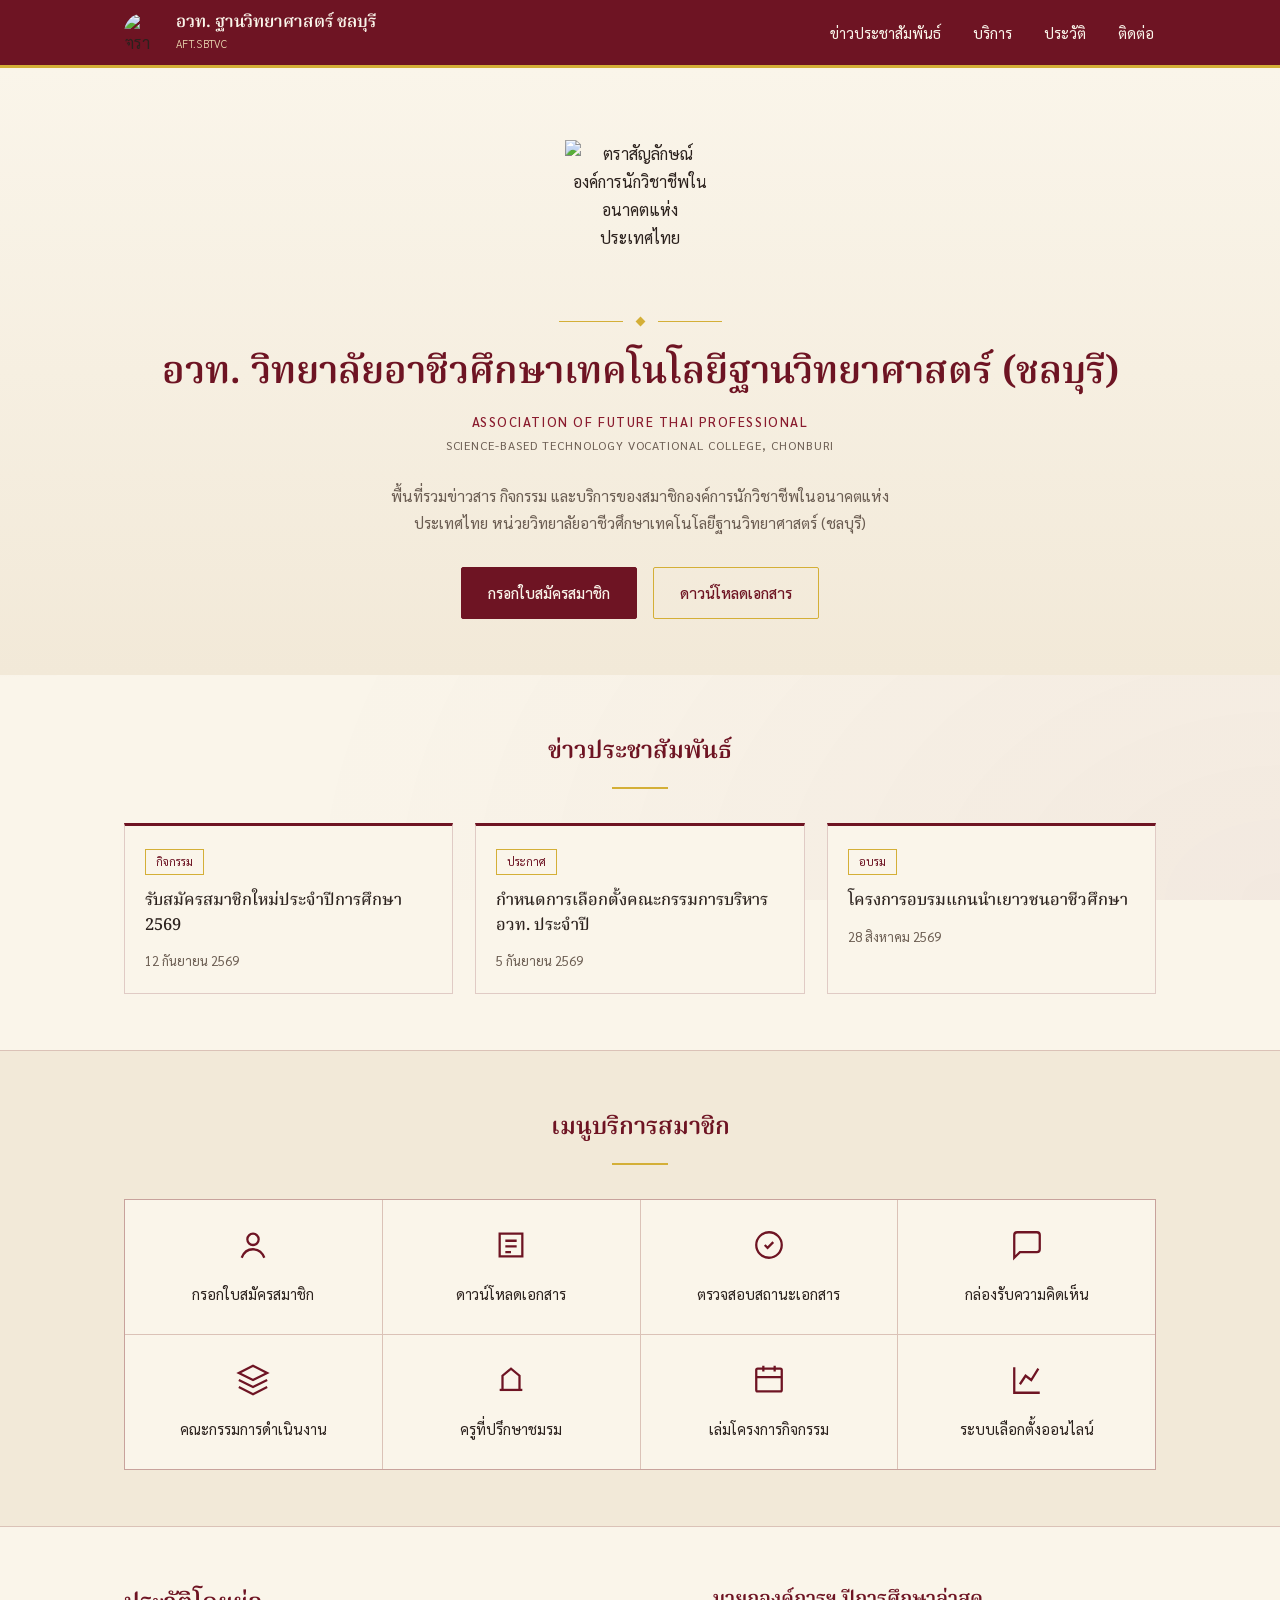
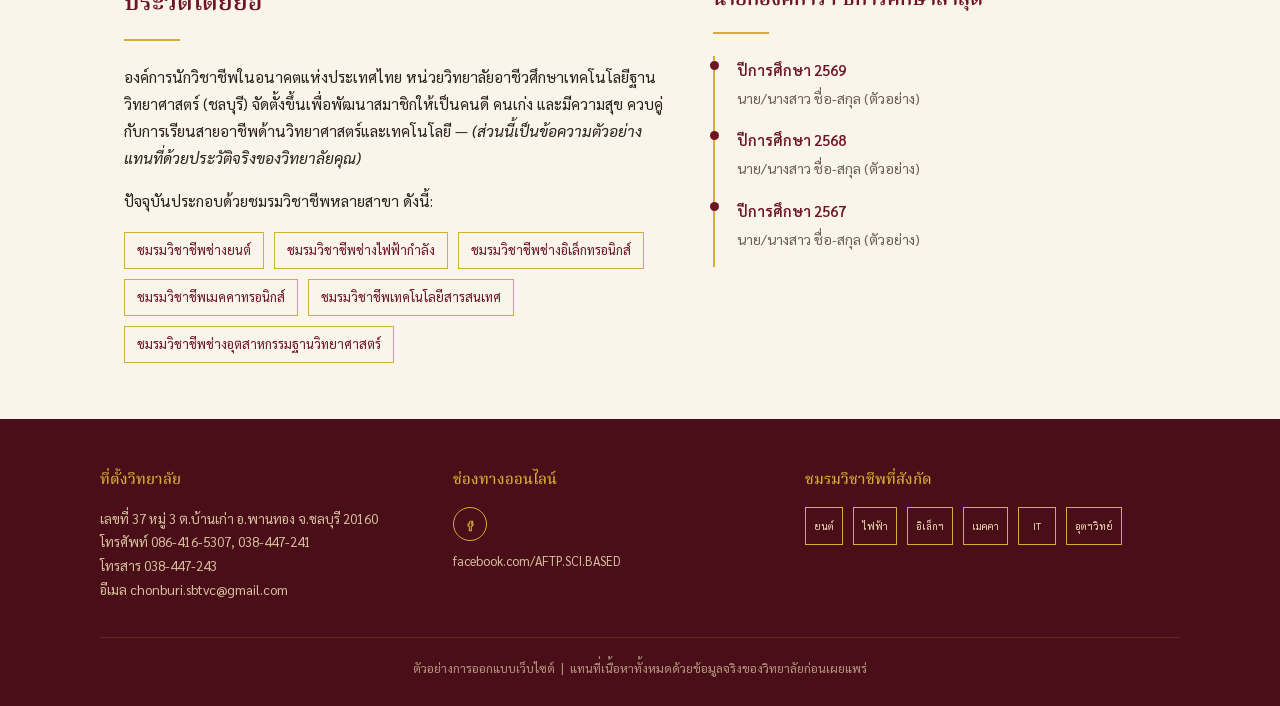
==== index.html @ eaaa9fab "Rename index (2).html to index.html" ====
<!DOCTYPE html>
<html lang="th">
<head>
<meta charset="UTF-8">
<meta name="viewport" content="width=device-width, initial-scale=1.0">
<title>อวท. วิทยาลัยอาชีวศึกษาเทคโนโลยีฐานวิทยาศาสตร์ (ชลบุรี)</title>
<link rel="preconnect" href="https://fonts.googleapis.com">
<link rel="preconnect" href="https://fonts.gstatic.com" crossorigin>
<link href="https://fonts.googleapis.com/css2?family=Noto+Serif+Thai:wght@400;500;600;700&family=Sarabun:wght@300;400;500;600;700&display=swap" rel="stylesheet">
<style>
  :root{
    --maroon-deep:#6E1423;
    --maroon-light:#8A1B2E;
    --maroon-ink:#4A0E18;
    --gold:#C6A15B;
    --gold-bright:#D4AF37;
    --gold-pale:#EFDFB6;
    --ivory:#FAF5EA;
    --ivory-deep:#F2E9D8;
    --ink:#2B211D;
    --ink-soft:#6B5D52;
    --hairline: rgba(110,20,35,0.18);
    --radius-doc: 2px;
  }

  *{box-sizing:border-box;}
  html{scroll-behavior:smooth;}
  body{
    margin:0;
    background:var(--ivory);
    color:var(--ink);
    font-family:'Sarabun', sans-serif;
    font-weight:400;
    line-height:1.75;
  }
  h1,h2,h3,h4{
    font-family:'Noto Serif Thai', serif;
    margin:0;
    color:var(--maroon-deep);
  }
  a{color:inherit; text-decoration:none;}
  img{max-width:100%; display:block;}
  .wrap{max-width:1080px; margin:0 auto; padding:0 24px;}

  /* subtle paper texture via layered radial gradients */
  body::before{
    content:"";
    position:fixed; inset:0;
    background:
      radial-gradient(ellipse at top left, rgba(198,161,91,0.06), transparent 55%),
      radial-gradient(ellipse at bottom right, rgba(110,20,35,0.05), transparent 55%);
    pointer-events:none;
    z-index:0;
  }

  /* ---------- Header ---------- */
  header{
    position:sticky; top:0; z-index:50;
    background:var(--maroon-deep);
    border-bottom:3px solid var(--gold-bright);
  }
  .nav-row{
    display:flex; align-items:center; justify-content:space-between;
    padding:12px 24px;
    max-width:1080px; margin:0 auto;
  }
  .brand{display:flex; align-items:center; gap:12px;}
  .brand svg{width:40px; height:40px; flex-shrink:0;}
  .brand-text{color:var(--ivory);}
  .brand-text .th{font-family:'Noto Serif Thai', serif; font-size:17px; font-weight:600; line-height:1.3;}
  .brand-text .en{font-size:11px; letter-spacing:.03em; color:var(--gold-pale); font-weight:300;}

  nav ul{list-style:none; display:flex; gap:28px; margin:0; padding:0;}
  nav a{
    color:var(--ivory); font-size:15px; font-weight:400;
    padding:6px 2px; position:relative;
  }
  nav a::after{
    content:""; position:absolute; left:0; right:0; bottom:-2px; height:2px;
    background:var(--gold-bright); transform:scaleX(0); transform-origin:left;
    transition:transform .25s ease;
  }
  nav a:hover::after{transform:scaleX(1);}
  .nav-toggle{display:none;}

  /* ---------- Hero ---------- */
  .hero{
    position:relative; z-index:1;
    text-align:center;
    padding:72px 24px 56px;
    background:
      linear-gradient(180deg, var(--ivory) 0%, var(--ivory-deep) 100%);
  }
  .seal{width:150px; height:150px; margin:0 auto 28px;}
  .hero .eyebrow-rule{
    display:flex; align-items:center; justify-content:center; gap:14px;
    margin-bottom:22px; color:var(--gold-bright);
  }
  .eyebrow-rule .line{width:64px; height:1px; background:var(--gold-bright);}
  .eyebrow-rule .diamond{width:7px; height:7px; background:var(--gold-bright); transform:rotate(45deg);}

  .hero h1{font-size:clamp(26px, 4vw, 38px); font-weight:600; line-height:1.4;}
  .hero .org-en{
    margin-top:10px; font-size:13px; letter-spacing:.12em; color:var(--maroon-light);
    font-weight:500;
  }
  .hero .college-en{
    margin-top:2px; font-size:12px; letter-spacing:.08em; color:var(--ink-soft);
  }
  .hero .tagline{
    max-width:520px; margin:26px auto 0; color:var(--ink-soft); font-size:15.5px;
  }
  .hero .cta-row{margin-top:30px; display:flex; gap:16px; justify-content:center; flex-wrap:wrap;}
  .btn{
    display:inline-block; padding:12px 26px; font-size:15px; font-weight:500;
    border-radius:var(--radius-doc); transition:all .2s ease;
  }
  .btn-primary{background:var(--maroon-deep); color:var(--ivory); border:1px solid var(--maroon-deep);}
  .btn-primary:hover{background:var(--maroon-light);}
  .btn-ghost{border:1px solid var(--gold-bright); color:var(--maroon-deep);}
  .btn-ghost:hover{background:var(--gold-pale);}

  /* ---------- Section shell ---------- */
  section{position:relative; z-index:1; padding:56px 24px;}
  .section-head{margin-bottom:34px; text-align:center;}
  .section-head h2{font-size:24px; font-weight:600;}
  .section-head .rule{
    width:56px; height:2px; background:var(--gold-bright); margin:14px auto 0;
  }
  .section-alt{background:var(--ivory-deep); border-top:1px solid var(--hairline); border-bottom:1px solid var(--hairline);}

  /* ---------- News carousel (static preview) ---------- */
  .news-row{
    display:grid; grid-template-columns:repeat(3, 1fr); gap:22px;
  }
  .news-card{
    background:var(--ivory);
    border:1px solid var(--hairline);
    border-top:3px solid var(--maroon-deep);
    padding:20px;
  }
  .news-card .tag{
    display:inline-block; font-size:11.5px; color:var(--maroon-deep);
    border:1px solid var(--gold-bright); padding:2px 10px; margin-bottom:14px;
  }
  .news-card h4{font-size:16.5px; font-weight:500; line-height:1.5; color:var(--ink);}
  .news-card .date{margin-top:12px; font-size:13px; color:var(--ink-soft);}

  /* ---------- Service menu ---------- */
  .menu-grid{
    display:grid; grid-template-columns:repeat(4, 1fr); gap:1px;
    background:var(--hairline);
    border:1px solid var(--hairline);
  }
  .menu-item{
    background:var(--ivory);
    padding:28px 18px;
    text-align:center;
    transition:background .2s ease;
  }
  .menu-item:hover{background:var(--ivory-deep);}
  .menu-item svg{width:34px; height:34px; margin:0 auto 14px; color:var(--maroon-deep);}
  .menu-item span{font-size:14.5px; color:var(--ink); display:block; line-height:1.5;}

  /* ---------- History ---------- */
  .history-grid{
    display:grid; grid-template-columns:1.1fr .9fr; gap:48px; align-items:start;
  }
  .history-grid p{max-width:62ch; color:var(--ink); font-size:15.5px;}
  .clubs{display:flex; flex-wrap:wrap; gap:10px; margin-top:18px;}
  .clubs span{
    font-size:13px; padding:6px 12px; border:1px solid var(--gold-bright);
    color:var(--maroon-deep); background:var(--ivory);
  }
  .timeline{border-left:2px solid var(--gold-bright); padding-left:22px;}
  .timeline .yr{position:relative; padding-bottom:16px;}
  .timeline .yr::before{
    content:""; position:absolute; left:-27px; top:5px; width:9px; height:9px;
    background:var(--maroon-deep); border-radius:50%;
  }
  .timeline .yr b{color:var(--maroon-deep); font-weight:600; font-size:14.5px;}
  .timeline .yr div{font-size:14px; color:var(--ink-soft); margin-top:2px;}

  /* ---------- Footer ---------- */
  footer{
    background:var(--maroon-ink); color:var(--gold-pale);
    padding:48px 24px 26px;
    position:relative; z-index:1;
  }
  .footer-grid{
    display:grid; grid-template-columns:1fr 1fr 1.2fr; gap:40px;
    max-width:1080px; margin:0 auto;
  }
  footer h4{color:var(--gold-bright); font-size:15px; margin-bottom:14px; font-weight:500;}
  footer p{font-size:13.5px; color:var(--gold-pale); opacity:.85; margin:0;}
  .social-icons{display:flex; gap:14px; margin-top:6px;}
  .social-icons a{
    width:34px; height:34px; border:1px solid var(--gold-bright); border-radius:50%;
    display:flex; align-items:center; justify-content:center;
  }
  .social-icons svg{width:16px; height:16px;}
  .club-icons{display:flex; flex-wrap:wrap; gap:10px;}
  .club-icons a{
    min-width:38px; height:38px; border:1px solid var(--gold-bright);
    display:flex; align-items:center; justify-content:center; font-size:10px;
    padding:0 8px; white-space:nowrap;
  }
  .footer-bottom{
    max-width:1080px; margin:36px auto 0; padding-top:20px;
    border-top:1px solid rgba(212,175,55,0.25);
    font-size:12.5px; color:var(--gold-pale); opacity:.65; text-align:center;
  }

  /* ---------- Responsive ---------- */
  @media (max-width:860px){
    nav{display:none;}
    .news-row{grid-template-columns:1fr;}
    .menu-grid{grid-template-columns:repeat(2, 1fr);}
    .history-grid{grid-template-columns:1fr; gap:32px;}
    .footer-grid{grid-template-columns:1fr; gap:28px;}
  }

  :focus-visible{outline:2px solid var(--gold-bright); outline-offset:2px;}
</style>
</head>
<body>

<header>
  <div class="nav-row">
    <div class="brand">
      <img src="assets/aft_seal.png" alt="ตราสัญลักษณ์ อวท." style="width:40px;height:40px;border-radius:50%;flex-shrink:0;">
      <div class="brand-text">
        <div class="th">อวท. ฐานวิทยาศาสตร์ ชลบุรี</div>
        <div class="en">AFT.SBTVC</div>
      </div>
    </div>
    <nav>
      <ul>
        <li><a href="#news">ข่าวประชาสัมพันธ์</a></li>
        <li><a href="#services">บริการ</a></li>
        <li><a href="#history">ประวัติ</a></li>
        <li><a href="#footer">ติดต่อ</a></li>
      </ul>
    </nav>
  </div>
</header>

<section class="hero">
  <div class="wrap">
    <img class="seal" src="assets/aft_seal.png" alt="ตราสัญลักษณ์องค์การนักวิชาชีพในอนาคตแห่งประเทศไทย">

    <div class="eyebrow-rule"><span class="line"></span><span class="diamond"></span><span class="line"></span></div>

    <h1>อวท. วิทยาลัยอาชีวศึกษาเทคโนโลยีฐานวิทยาศาสตร์ (ชลบุรี)</h1>
    <div class="org-en">ASSOCIATION OF FUTURE THAI PROFESSIONAL</div>
    <div class="college-en">SCIENCE-BASED TECHNOLOGY VOCATIONAL COLLEGE, CHONBURI</div>

    <p class="tagline">พื้นที่รวมข่าวสาร กิจกรรม และบริการของสมาชิกองค์การนักวิชาชีพในอนาคตแห่งประเทศไทย หน่วยวิทยาลัยอาชีวศึกษาเทคโนโลยีฐานวิทยาศาสตร์ (ชลบุรี)</p>

    <div class="cta-row">
      <a href="#" class="btn btn-primary">กรอกใบสมัครสมาชิก</a>
      <a href="#" class="btn btn-ghost">ดาวน์โหลดเอกสาร</a>
    </div>
  </div>
</section>

<section id="news">
  <div class="wrap">
    <div class="section-head">
      <h2>ข่าวประชาสัมพันธ์</h2>
      <div class="rule"></div>
    </div>
    <div class="news-row">
      <div class="news-card">
        <span class="tag">กิจกรรม</span>
        <h4>รับสมัครสมาชิกใหม่ประจำปีการศึกษา 2569</h4>
        <div class="date">12 กันยายน 2569</div>
      </div>
      <div class="news-card">
        <span class="tag">ประกาศ</span>
        <h4>กำหนดการเลือกตั้งคณะกรรมการบริหาร อวท. ประจำปี</h4>
        <div class="date">5 กันยายน 2569</div>
      </div>
      <div class="news-card">
        <span class="tag">อบรม</span>
        <h4>โครงการอบรมแกนนำเยาวชนอาชีวศึกษา</h4>
        <div class="date">28 สิงหาคม 2569</div>
      </div>
    </div>
  </div>
</section>

<section id="services" class="section-alt">
  <div class="wrap">
    <div class="section-head">
      <h2>เมนูบริการสมาชิก</h2>
      <div class="rule"></div>
    </div>
    <div class="menu-grid">
      <a class="menu-item" href="#">
        <svg viewBox="0 0 24 24" fill="none" stroke="currentColor" stroke-width="1.6"><path d="M12 12a4 4 0 1 0 0-8 4 4 0 0 0 0 8Z"/><path d="M4 21c1.5-4 4.5-6 8-6s6.5 2 8 6"/></svg>
        <span>กรอกใบสมัครสมาชิก</span>
      </a>
      <a class="menu-item" href="#">
        <svg viewBox="0 0 24 24" fill="none" stroke="currentColor" stroke-width="1.6"><path d="M4 4h16v16H4z"/><path d="M8 9h8M8 13h8M8 17h4"/></svg>
        <span>ดาวน์โหลดเอกสาร</span>
      </a>
      <a class="menu-item" href="#">
        <svg viewBox="0 0 24 24" fill="none" stroke="currentColor" stroke-width="1.6"><path d="M9 12l2 2 4-4"/><circle cx="12" cy="12" r="9"/></svg>
        <span>ตรวจสอบสถานะเอกสาร</span>
      </a>
      <a class="menu-item" href="#">
        <svg viewBox="0 0 24 24" fill="none" stroke="currentColor" stroke-width="1.6"><path d="M21 15a2 2 0 0 1-2 2H7l-4 4V5a2 2 0 0 1 2-2h14a2 2 0 0 1 2 2Z"/></svg>
        <span>กล่องรับความคิดเห็น</span>
      </a>
      <a class="menu-item" href="#">
        <svg viewBox="0 0 24 24" fill="none" stroke="currentColor" stroke-width="1.6"><path d="M12 2 2 7l10 5 10-5-10-5Z"/><path d="M2 17l10 5 10-5M2 12l10 5 10-5"/></svg>
        <span>คณะกรรมการดำเนินงาน</span>
      </a>
      <a class="menu-item" href="#">
        <svg viewBox="0 0 24 24" fill="none" stroke="currentColor" stroke-width="1.6"><path d="M4 19h16"/><path d="M6 19V9l6-5 6 5v10"/></svg>
        <span>ครูที่ปรึกษาชมรม</span>
      </a>
      <a class="menu-item" href="#">
        <svg viewBox="0 0 24 24" fill="none" stroke="currentColor" stroke-width="1.6"><rect x="3" y="4" width="18" height="16" rx="1"/><path d="M8 2v4M16 2v4M3 10h18"/></svg>
        <span>เล่มโครงการกิจกรรม</span>
      </a>
      <a class="menu-item" href="#">
        <svg viewBox="0 0 24 24" fill="none" stroke="currentColor" stroke-width="1.6"><path d="M3 3v18h18"/><path d="M7 15l4-6 4 3 5-8"/></svg>
        <span>ระบบเลือกตั้งออนไลน์</span>
      </a>
    </div>
  </div>
</section>

<section id="history">
  <div class="wrap history-grid">
    <div>
      <div class="section-head" style="text-align:left; margin-bottom:22px;">
        <h2>ประวัติโดยย่อ</h2>
        <div class="rule" style="margin-left:0;"></div>
      </div>
      <p>องค์การนักวิชาชีพในอนาคตแห่งประเทศไทย หน่วยวิทยาลัยอาชีวศึกษาเทคโนโลยีฐานวิทยาศาสตร์ (ชลบุรี) จัดตั้งขึ้นเพื่อพัฒนาสมาชิกให้เป็นคนดี คนเก่ง และมีความสุข ควบคู่กับการเรียนสายอาชีพด้านวิทยาศาสตร์และเทคโนโลยี &mdash; <em>(ส่วนนี้เป็นข้อความตัวอย่าง แทนที่ด้วยประวัติจริงของวิทยาลัยคุณ)</em></p>
      <p style="margin-top:16px;">ปัจจุบันประกอบด้วยชมรมวิชาชีพหลายสาขา ดังนี้:</p>
      <div class="clubs">
        <span>ชมรมวิชาชีพช่างยนต์</span>
        <span>ชมรมวิชาชีพช่างไฟฟ้ากำลัง</span>
        <span>ชมรมวิชาชีพช่างอิเล็กทรอนิกส์</span>
        <span>ชมรมวิชาชีพเมคคาทรอนิกส์</span>
        <span>ชมรมวิชาชีพเทคโนโลยีสารสนเทศ</span>
        <span>ชมรมวิชาชีพช่างอุตสาหกรรมฐานวิทยาศาสตร์</span>
      </div>
    </div>
    <div>
      <div class="section-head" style="text-align:left; margin-bottom:22px;">
        <h2 style="font-size:20px;">นายกองค์การฯ ปีการศึกษาล่าสุด</h2>
        <div class="rule" style="margin-left:0;"></div>
      </div>
      <div class="timeline">
        <div class="yr"><b>ปีการศึกษา 2569</b><div>นาย/นางสาว ชื่อ-สกุล (ตัวอย่าง)</div></div>
        <div class="yr"><b>ปีการศึกษา 2568</b><div>นาย/นางสาว ชื่อ-สกุล (ตัวอย่าง)</div></div>
        <div class="yr"><b>ปีการศึกษา 2567</b><div>นาย/นางสาว ชื่อ-สกุล (ตัวอย่าง)</div></div>
      </div>
    </div>
  </div>
</section>

<footer id="footer">
  <div class="footer-grid">
    <div>
      <h4>ที่ตั้งวิทยาลัย</h4>
      <p>เลขที่ 37 หมู่ 3 ต.บ้านเก่า อ.พานทอง จ.ชลบุรี 20160<br>
      โทรศัพท์ 086-416-5307, 038-447-241<br>
      โทรสาร 038-447-243<br>
      อีเมล chonburi.sbtvc@gmail.com</p>
    </div>
    <div>
      <h4>ช่องทางออนไลน์</h4>
      <div class="social-icons">
        <a href="https://www.facebook.com/AFTP.SCI.BASED?locale=th_TH" aria-label="Facebook" target="_blank" rel="noopener"><svg viewBox="0 0 24 24" fill="none" stroke="#D4AF37" stroke-width="1.6"><path d="M15 8h-2a2 2 0 0 0-2 2v2H9v3h2v7h3v-7h2l1-3h-3v-1.5a.5.5 0 0 1 .5-.5H16V8Z"/></svg></a>
      </div>
      <p style="margin-top:10px; font-size:12.5px;">facebook.com/AFTP.SCI.BASED</p>
    </div>
    <div>
      <h4>ชมรมวิชาชีพที่สังกัด</h4>
      <div class="club-icons">
        <a href="#" title="ชมรมวิชาชีพช่างยนต์">ยนต์</a>
        <a href="#" title="ชมรมวิชาชีพช่างไฟฟ้ากำลัง">ไฟฟ้า</a>
        <a href="#" title="ชมรมวิชาชีพช่างอิเล็กทรอนิกส์">อิเล็กฯ</a>
        <a href="#" title="ชมรมวิชาชีพเมคคาทรอนิกส์">เมคคา</a>
        <a href="#" title="ชมรมวิชาชีพเทคโนโลยีสารสนเทศ">IT</a>
        <a href="#" title="ชมรมวิชาชีพช่างอุตสาหกรรมฐานวิทยาศาสตร์">อุตฯวิทย์</a>
      </div>
    </div>
  </div>
  <div class="footer-bottom">
    ตัวอย่างการออกแบบเว็บไซต์ &nbsp;|&nbsp; แทนที่เนื้อหาทั้งหมดด้วยข้อมูลจริงของวิทยาลัยก่อนเผยแพร่
  </div>
</footer>

</body>
</html>
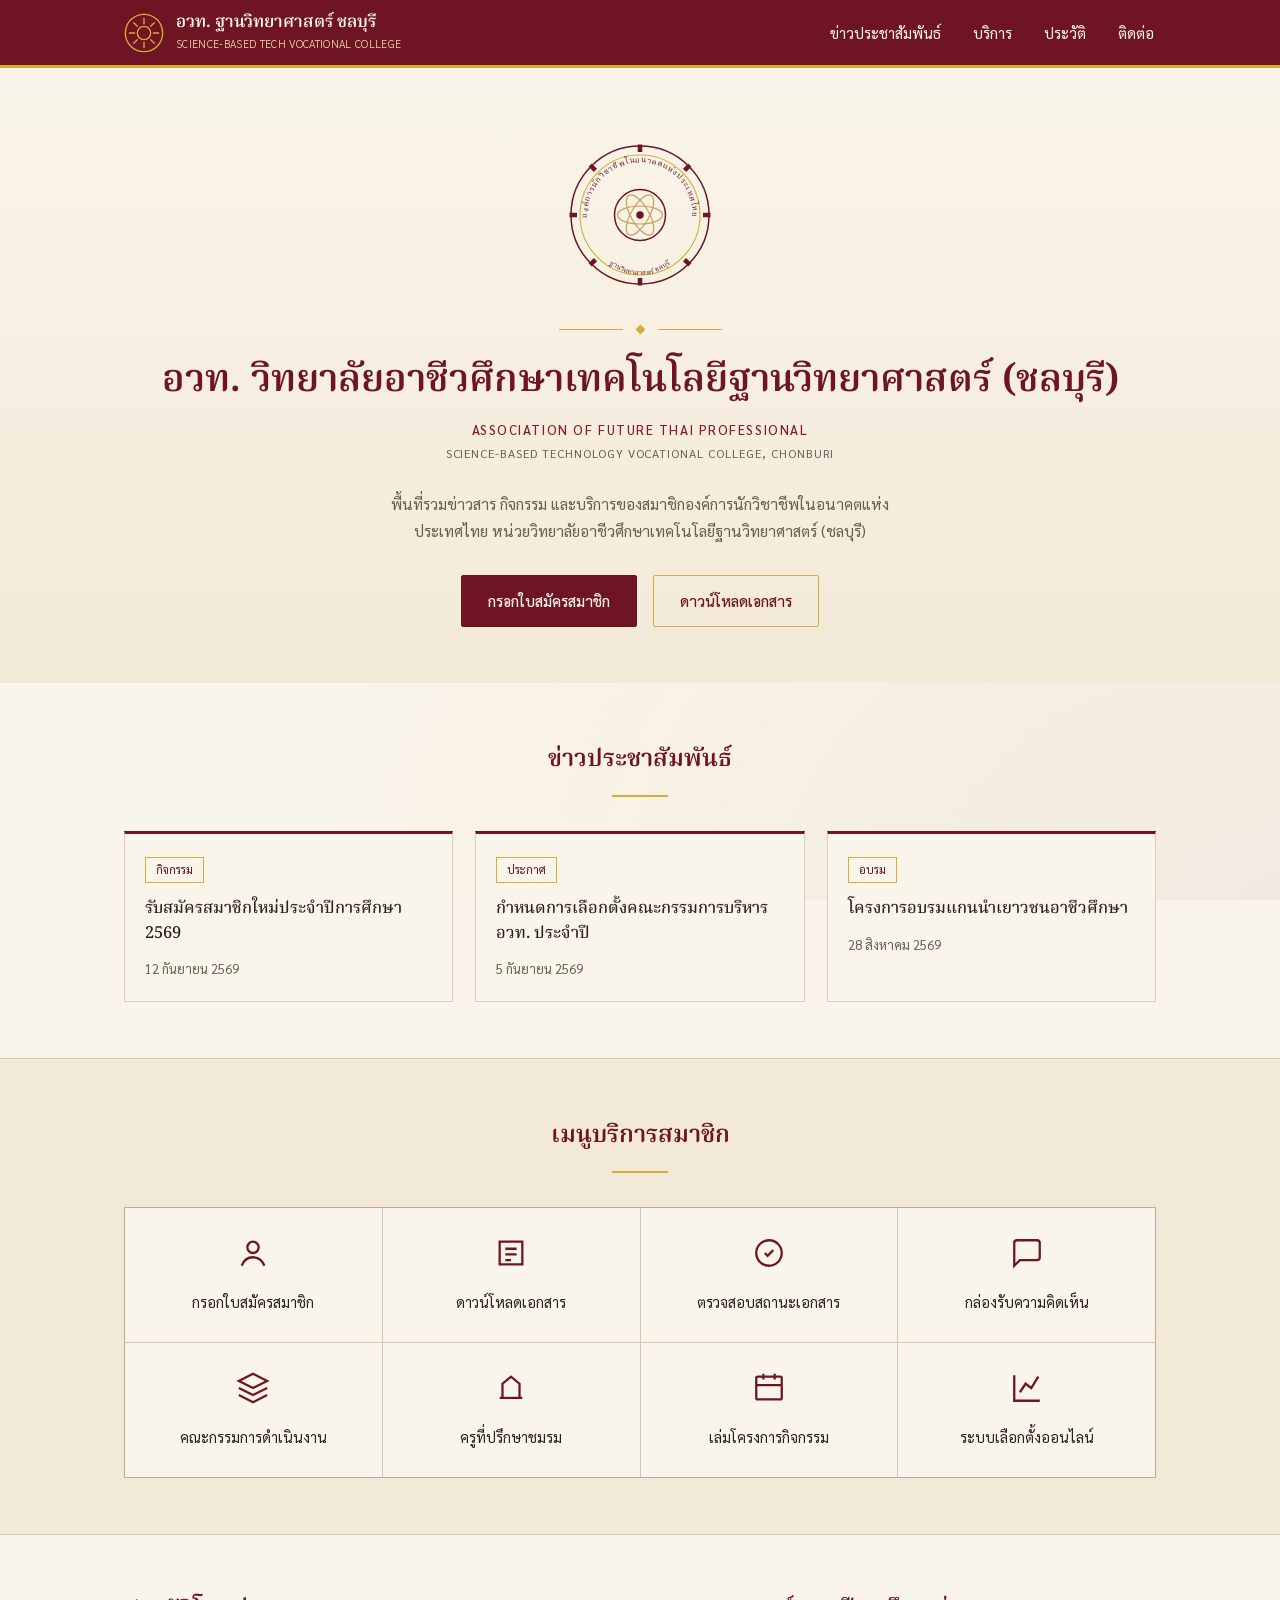
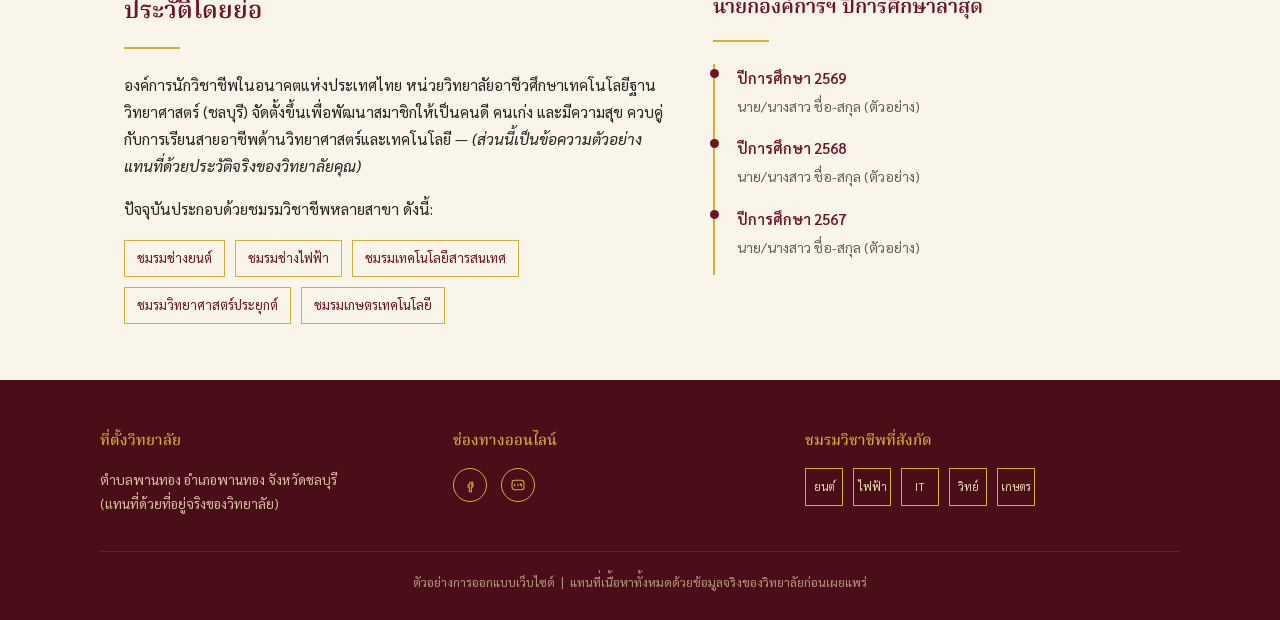
==== commit 127d49c6: "Add files via upload" ====
--- a/index.html
+++ b/index.html
@@ -201,9 +201,8 @@
   .social-icons svg{width:16px; height:16px;}
   .club-icons{display:flex; flex-wrap:wrap; gap:10px;}
   .club-icons a{
-    min-width:38px; height:38px; border:1px solid var(--gold-bright);
-    display:flex; align-items:center; justify-content:center; font-size:10px;
-    padding:0 8px; white-space:nowrap;
+    width:38px; height:38px; border:1px solid var(--gold-bright);
+    display:flex; align-items:center; justify-content:center; font-size:11px;
   }
   .footer-bottom{
     max-width:1080px; margin:36px auto 0; padding-top:20px;
@@ -228,10 +227,10 @@
 <header>
   <div class="nav-row">
     <div class="brand">
-      <img src="assets/aft_seal.png" alt="ตราสัญลักษณ์ อวท." style="width:40px;height:40px;border-radius:50%;flex-shrink:0;">
+      <svg viewBox="0 0 60 60" fill="none"><circle cx="30" cy="30" r="28" stroke="#D4AF37" stroke-width="2"/><circle cx="30" cy="30" r="10" stroke="#D4AF37" stroke-width="2"/><path d="M30 8V16M30 44V52M8 30H16M44 30H52M14.6 14.6L20 20M40 40L45.4 45.4M45.4 14.6L40 20M20 40L14.6 45.4" stroke="#D4AF37" stroke-width="2" stroke-linecap="round"/></svg>
       <div class="brand-text">
         <div class="th">อวท. ฐานวิทยาศาสตร์ ชลบุรี</div>
-        <div class="en">AFT.SBTVC</div>
+        <div class="en">SCIENCE-BASED TECH VOCATIONAL COLLEGE</div>
       </div>
     </div>
     <nav>
@@ -247,7 +246,40 @@
 
 <section class="hero">
   <div class="wrap">
-    <img class="seal" src="assets/aft_seal.png" alt="ตราสัญลักษณ์องค์การนักวิชาชีพในอนาคตแห่งประเทศไทย">
+    <!-- Hand-built seal: gear ring + orbiting spark, arced Thai lettering -->
+    <svg class="seal" viewBox="0 0 200 200">
+      <defs>
+        <path id="ringTop" d="M 30,100 A 70,70 0 0 1 170,100" />
+        <path id="ringBottom" d="M 42,140 A 62,62 0 0 0 158,140" />
+      </defs>
+      <circle cx="100" cy="100" r="92" fill="none" stroke="#6E1423" stroke-width="2"/>
+      <circle cx="100" cy="100" r="80" fill="none" stroke="#D4AF37" stroke-width="1.5"/>
+      <!-- gear teeth -->
+      <g fill="#6E1423">
+        <rect x="97" y="6" width="6" height="10"/>
+        <rect x="97" y="184" width="6" height="10"/>
+        <rect x="6" y="97" width="10" height="6"/>
+        <rect x="184" y="97" width="10" height="6"/>
+        <rect x="97" y="6" width="6" height="10" transform="rotate(45 100 100)"/>
+        <rect x="97" y="184" width="6" height="10" transform="rotate(45 100 100)"/>
+        <rect x="6" y="97" width="10" height="6" transform="rotate(45 100 100)"/>
+        <rect x="184" y="97" width="10" height="6" transform="rotate(45 100 100)"/>
+      </g>
+      <!-- science + technology mark: atom orbit around a gear core -->
+      <circle cx="100" cy="100" r="34" fill="none" stroke="#6E1423" stroke-width="2"/>
+      <g stroke="#C6A15B" stroke-width="1.6" fill="none">
+        <ellipse cx="100" cy="100" rx="30" ry="12" transform="rotate(0 100 100)"/>
+        <ellipse cx="100" cy="100" rx="30" ry="12" transform="rotate(60 100 100)"/>
+        <ellipse cx="100" cy="100" rx="30" ry="12" transform="rotate(120 100 100)"/>
+      </g>
+      <circle cx="100" cy="100" r="5" fill="#6E1423"/>
+      <text font-family="Noto Serif Thai, serif" font-size="10.5" fill="#6E1423" letter-spacing="1">
+        <textPath href="#ringTop" startOffset="50%" text-anchor="middle">องค์การนักวิชาชีพในอนาคตแห่งประเทศไทย</textPath>
+      </text>
+      <text font-family="Noto Serif Thai, serif" font-size="9" fill="#6E1423" letter-spacing=".5">
+        <textPath href="#ringBottom" startOffset="50%" text-anchor="middle">ฐานวิทยาศาสตร์ ชลบุรี</textPath>
+      </text>
+    </svg>
 
     <div class="eyebrow-rule"><span class="line"></span><span class="diamond"></span><span class="line"></span></div>
 
@@ -343,12 +375,11 @@
       <p>องค์การนักวิชาชีพในอนาคตแห่งประเทศไทย หน่วยวิทยาลัยอาชีวศึกษาเทคโนโลยีฐานวิทยาศาสตร์ (ชลบุรี) จัดตั้งขึ้นเพื่อพัฒนาสมาชิกให้เป็นคนดี คนเก่ง และมีความสุข ควบคู่กับการเรียนสายอาชีพด้านวิทยาศาสตร์และเทคโนโลยี &mdash; <em>(ส่วนนี้เป็นข้อความตัวอย่าง แทนที่ด้วยประวัติจริงของวิทยาลัยคุณ)</em></p>
       <p style="margin-top:16px;">ปัจจุบันประกอบด้วยชมรมวิชาชีพหลายสาขา ดังนี้:</p>
       <div class="clubs">
-        <span>ชมรมวิชาชีพช่างยนต์</span>
-        <span>ชมรมวิชาชีพช่างไฟฟ้ากำลัง</span>
-        <span>ชมรมวิชาชีพช่างอิเล็กทรอนิกส์</span>
-        <span>ชมรมวิชาชีพเมคคาทรอนิกส์</span>
-        <span>ชมรมวิชาชีพเทคโนโลยีสารสนเทศ</span>
-        <span>ชมรมวิชาชีพช่างอุตสาหกรรมฐานวิทยาศาสตร์</span>
+        <span>ชมรมช่างยนต์</span>
+        <span>ชมรมช่างไฟฟ้า</span>
+        <span>ชมรมเทคโนโลยีสารสนเทศ</span>
+        <span>ชมรมวิทยาศาสตร์ประยุกต์</span>
+        <span>ชมรมเกษตรเทคโนโลยี</span>
       </div>
     </div>
     <div>
@@ -369,27 +400,23 @@
   <div class="footer-grid">
     <div>
       <h4>ที่ตั้งวิทยาลัย</h4>
-      <p>เลขที่ 37 หมู่ 3 ต.บ้านเก่า อ.พานทอง จ.ชลบุรี 20160<br>
-      โทรศัพท์ 086-416-5307, 038-447-241<br>
-      โทรสาร 038-447-243<br>
-      อีเมล chonburi.sbtvc@gmail.com</p>
+      <p>ตำบลพานทอง อำเภอพานทอง จังหวัดชลบุรี<br>(แทนที่ด้วยที่อยู่จริงของวิทยาลัย)</p>
     </div>
     <div>
       <h4>ช่องทางออนไลน์</h4>
       <div class="social-icons">
-        <a href="https://www.facebook.com/AFTP.SCI.BASED?locale=th_TH" aria-label="Facebook" target="_blank" rel="noopener"><svg viewBox="0 0 24 24" fill="none" stroke="#D4AF37" stroke-width="1.6"><path d="M15 8h-2a2 2 0 0 0-2 2v2H9v3h2v7h3v-7h2l1-3h-3v-1.5a.5.5 0 0 1 .5-.5H16V8Z"/></svg></a>
-      </div>
-      <p style="margin-top:10px; font-size:12.5px;">facebook.com/AFTP.SCI.BASED</p>
+        <a href="#" aria-label="Facebook"><svg viewBox="0 0 24 24" fill="none" stroke="#D4AF37" stroke-width="1.6"><path d="M15 8h-2a2 2 0 0 0-2 2v2H9v3h2v7h3v-7h2l1-3h-3v-1.5a.5.5 0 0 1 .5-.5H16V8Z"/></svg></a>
+        <a href="#" aria-label="Line"><svg viewBox="0 0 24 24" fill="none" stroke="#D4AF37" stroke-width="1.6"><rect x="3" y="5" width="18" height="14" rx="4"/><path d="M7 10v4M12 10v4M17 10v3l-2-3"/></svg></a>
+      </div>
     </div>
     <div>
       <h4>ชมรมวิชาชีพที่สังกัด</h4>
       <div class="club-icons">
-        <a href="#" title="ชมรมวิชาชีพช่างยนต์">ยนต์</a>
-        <a href="#" title="ชมรมวิชาชีพช่างไฟฟ้ากำลัง">ไฟฟ้า</a>
-        <a href="#" title="ชมรมวิชาชีพช่างอิเล็กทรอนิกส์">อิเล็กฯ</a>
-        <a href="#" title="ชมรมวิชาชีพเมคคาทรอนิกส์">เมคคา</a>
-        <a href="#" title="ชมรมวิชาชีพเทคโนโลยีสารสนเทศ">IT</a>
-        <a href="#" title="ชมรมวิชาชีพช่างอุตสาหกรรมฐานวิทยาศาสตร์">อุตฯวิทย์</a>
+        <a href="#" title="ช่างยนต์">ยนต์</a>
+        <a href="#" title="ช่างไฟฟ้า">ไฟฟ้า</a>
+        <a href="#" title="IT">IT</a>
+        <a href="#" title="วิทยาศาสตร์">วิทย์</a>
+        <a href="#" title="เกษตร">เกษตร</a>
       </div>
     </div>
   </div>
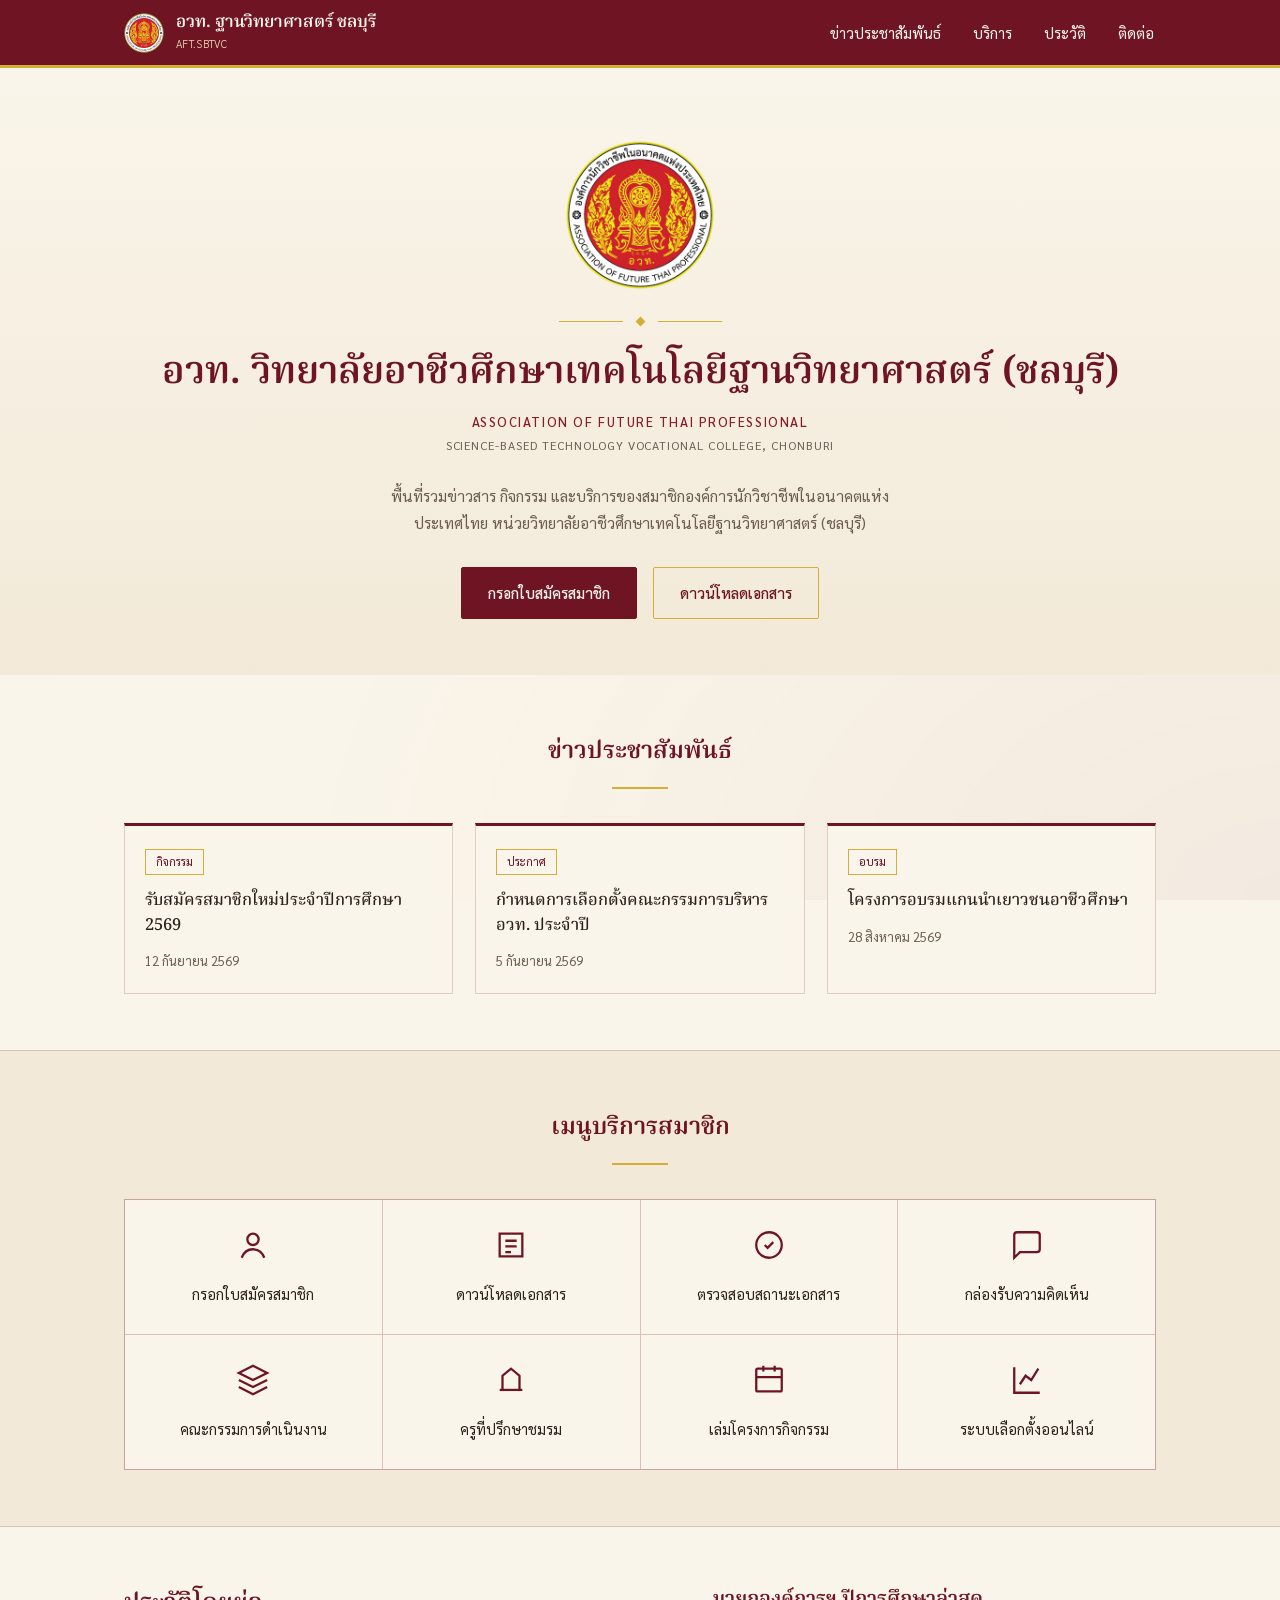
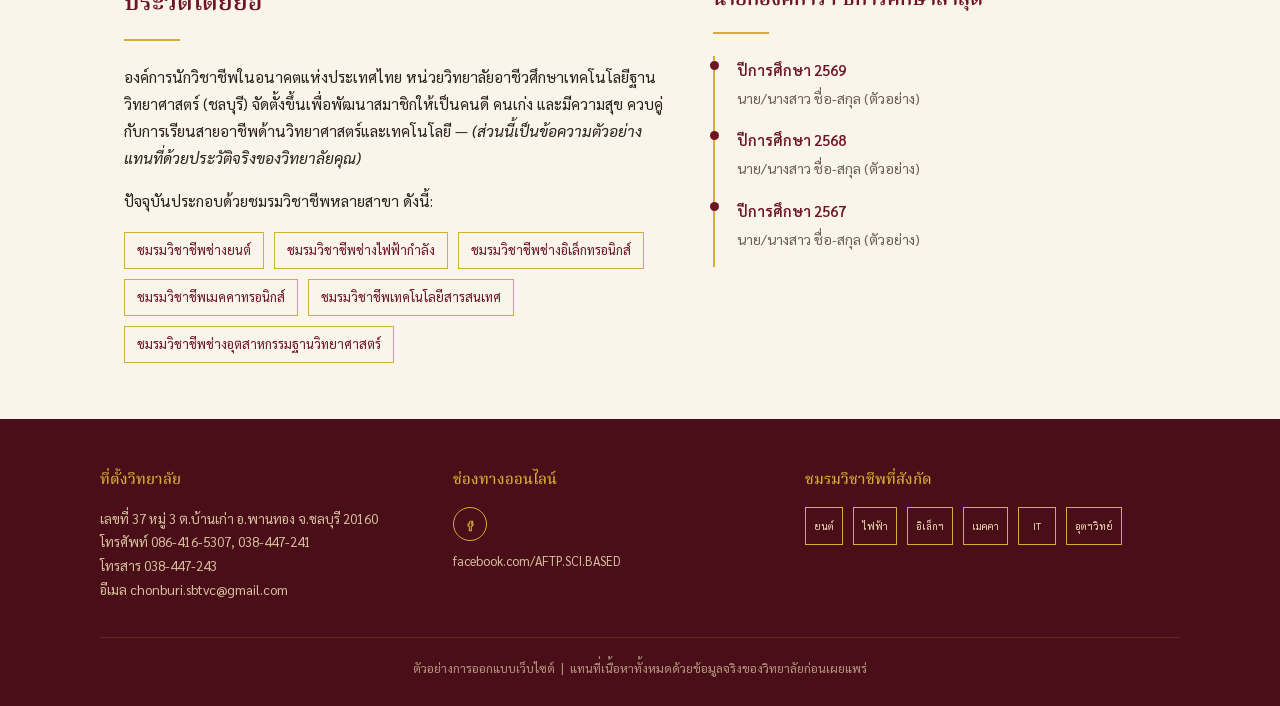
==== commit 7ba6a690: "Add files via upload" ====
--- a/index.html
+++ b/index.html
@@ -201,8 +201,9 @@
   .social-icons svg{width:16px; height:16px;}
   .club-icons{display:flex; flex-wrap:wrap; gap:10px;}
   .club-icons a{
-    width:38px; height:38px; border:1px solid var(--gold-bright);
-    display:flex; align-items:center; justify-content:center; font-size:11px;
+    min-width:38px; height:38px; border:1px solid var(--gold-bright);
+    display:flex; align-items:center; justify-content:center; font-size:10px;
+    padding:0 8px; white-space:nowrap;
   }
   .footer-bottom{
     max-width:1080px; margin:36px auto 0; padding-top:20px;
@@ -227,10 +228,10 @@
 <header>
   <div class="nav-row">
     <div class="brand">
-      <svg viewBox="0 0 60 60" fill="none"><circle cx="30" cy="30" r="28" stroke="#D4AF37" stroke-width="2"/><circle cx="30" cy="30" r="10" stroke="#D4AF37" stroke-width="2"/><path d="M30 8V16M30 44V52M8 30H16M44 30H52M14.6 14.6L20 20M40 40L45.4 45.4M45.4 14.6L40 20M20 40L14.6 45.4" stroke="#D4AF37" stroke-width="2" stroke-linecap="round"/></svg>
+      <img src="assets/aft_seal.png" alt="ตราสัญลักษณ์ อวท." style="width:40px;height:40px;border-radius:50%;flex-shrink:0;">
       <div class="brand-text">
         <div class="th">อวท. ฐานวิทยาศาสตร์ ชลบุรี</div>
-        <div class="en">SCIENCE-BASED TECH VOCATIONAL COLLEGE</div>
+        <div class="en">AFT.SBTVC</div>
       </div>
     </div>
     <nav>
@@ -246,40 +247,7 @@
 
 <section class="hero">
   <div class="wrap">
-    <!-- Hand-built seal: gear ring + orbiting spark, arced Thai lettering -->
-    <svg class="seal" viewBox="0 0 200 200">
-      <defs>
-        <path id="ringTop" d="M 30,100 A 70,70 0 0 1 170,100" />
-        <path id="ringBottom" d="M 42,140 A 62,62 0 0 0 158,140" />
-      </defs>
-      <circle cx="100" cy="100" r="92" fill="none" stroke="#6E1423" stroke-width="2"/>
-      <circle cx="100" cy="100" r="80" fill="none" stroke="#D4AF37" stroke-width="1.5"/>
-      <!-- gear teeth -->
-      <g fill="#6E1423">
-        <rect x="97" y="6" width="6" height="10"/>
-        <rect x="97" y="184" width="6" height="10"/>
-        <rect x="6" y="97" width="10" height="6"/>
-        <rect x="184" y="97" width="10" height="6"/>
-        <rect x="97" y="6" width="6" height="10" transform="rotate(45 100 100)"/>
-        <rect x="97" y="184" width="6" height="10" transform="rotate(45 100 100)"/>
-        <rect x="6" y="97" width="10" height="6" transform="rotate(45 100 100)"/>
-        <rect x="184" y="97" width="10" height="6" transform="rotate(45 100 100)"/>
-      </g>
-      <!-- science + technology mark: atom orbit around a gear core -->
-      <circle cx="100" cy="100" r="34" fill="none" stroke="#6E1423" stroke-width="2"/>
-      <g stroke="#C6A15B" stroke-width="1.6" fill="none">
-        <ellipse cx="100" cy="100" rx="30" ry="12" transform="rotate(0 100 100)"/>
-        <ellipse cx="100" cy="100" rx="30" ry="12" transform="rotate(60 100 100)"/>
-        <ellipse cx="100" cy="100" rx="30" ry="12" transform="rotate(120 100 100)"/>
-      </g>
-      <circle cx="100" cy="100" r="5" fill="#6E1423"/>
-      <text font-family="Noto Serif Thai, serif" font-size="10.5" fill="#6E1423" letter-spacing="1">
-        <textPath href="#ringTop" startOffset="50%" text-anchor="middle">องค์การนักวิชาชีพในอนาคตแห่งประเทศไทย</textPath>
-      </text>
-      <text font-family="Noto Serif Thai, serif" font-size="9" fill="#6E1423" letter-spacing=".5">
-        <textPath href="#ringBottom" startOffset="50%" text-anchor="middle">ฐานวิทยาศาสตร์ ชลบุรี</textPath>
-      </text>
-    </svg>
+    <img class="seal" src="assets/aft_seal.png" alt="ตราสัญลักษณ์องค์การนักวิชาชีพในอนาคตแห่งประเทศไทย">
 
     <div class="eyebrow-rule"><span class="line"></span><span class="diamond"></span><span class="line"></span></div>
 
@@ -375,11 +343,12 @@
       <p>องค์การนักวิชาชีพในอนาคตแห่งประเทศไทย หน่วยวิทยาลัยอาชีวศึกษาเทคโนโลยีฐานวิทยาศาสตร์ (ชลบุรี) จัดตั้งขึ้นเพื่อพัฒนาสมาชิกให้เป็นคนดี คนเก่ง และมีความสุข ควบคู่กับการเรียนสายอาชีพด้านวิทยาศาสตร์และเทคโนโลยี &mdash; <em>(ส่วนนี้เป็นข้อความตัวอย่าง แทนที่ด้วยประวัติจริงของวิทยาลัยคุณ)</em></p>
       <p style="margin-top:16px;">ปัจจุบันประกอบด้วยชมรมวิชาชีพหลายสาขา ดังนี้:</p>
       <div class="clubs">
-        <span>ชมรมช่างยนต์</span>
-        <span>ชมรมช่างไฟฟ้า</span>
-        <span>ชมรมเทคโนโลยีสารสนเทศ</span>
-        <span>ชมรมวิทยาศาสตร์ประยุกต์</span>
-        <span>ชมรมเกษตรเทคโนโลยี</span>
+        <span>ชมรมวิชาชีพช่างยนต์</span>
+        <span>ชมรมวิชาชีพช่างไฟฟ้ากำลัง</span>
+        <span>ชมรมวิชาชีพช่างอิเล็กทรอนิกส์</span>
+        <span>ชมรมวิชาชีพเมคคาทรอนิกส์</span>
+        <span>ชมรมวิชาชีพเทคโนโลยีสารสนเทศ</span>
+        <span>ชมรมวิชาชีพช่างอุตสาหกรรมฐานวิทยาศาสตร์</span>
       </div>
     </div>
     <div>
@@ -400,23 +369,27 @@
   <div class="footer-grid">
     <div>
       <h4>ที่ตั้งวิทยาลัย</h4>
-      <p>ตำบลพานทอง อำเภอพานทอง จังหวัดชลบุรี<br>(แทนที่ด้วยที่อยู่จริงของวิทยาลัย)</p>
+      <p>เลขที่ 37 หมู่ 3 ต.บ้านเก่า อ.พานทอง จ.ชลบุรี 20160<br>
+      โทรศัพท์ 086-416-5307, 038-447-241<br>
+      โทรสาร 038-447-243<br>
+      อีเมล chonburi.sbtvc@gmail.com</p>
     </div>
     <div>
       <h4>ช่องทางออนไลน์</h4>
       <div class="social-icons">
-        <a href="#" aria-label="Facebook"><svg viewBox="0 0 24 24" fill="none" stroke="#D4AF37" stroke-width="1.6"><path d="M15 8h-2a2 2 0 0 0-2 2v2H9v3h2v7h3v-7h2l1-3h-3v-1.5a.5.5 0 0 1 .5-.5H16V8Z"/></svg></a>
-        <a href="#" aria-label="Line"><svg viewBox="0 0 24 24" fill="none" stroke="#D4AF37" stroke-width="1.6"><rect x="3" y="5" width="18" height="14" rx="4"/><path d="M7 10v4M12 10v4M17 10v3l-2-3"/></svg></a>
-      </div>
+        <a href="https://www.facebook.com/AFTP.SCI.BASED?locale=th_TH" aria-label="Facebook" target="_blank" rel="noopener"><svg viewBox="0 0 24 24" fill="none" stroke="#D4AF37" stroke-width="1.6"><path d="M15 8h-2a2 2 0 0 0-2 2v2H9v3h2v7h3v-7h2l1-3h-3v-1.5a.5.5 0 0 1 .5-.5H16V8Z"/></svg></a>
+      </div>
+      <p style="margin-top:10px; font-size:12.5px;">facebook.com/AFTP.SCI.BASED</p>
     </div>
     <div>
       <h4>ชมรมวิชาชีพที่สังกัด</h4>
       <div class="club-icons">
-        <a href="#" title="ช่างยนต์">ยนต์</a>
-        <a href="#" title="ช่างไฟฟ้า">ไฟฟ้า</a>
-        <a href="#" title="IT">IT</a>
-        <a href="#" title="วิทยาศาสตร์">วิทย์</a>
-        <a href="#" title="เกษตร">เกษตร</a>
+        <a href="#" title="ชมรมวิชาชีพช่างยนต์">ยนต์</a>
+        <a href="#" title="ชมรมวิชาชีพช่างไฟฟ้ากำลัง">ไฟฟ้า</a>
+        <a href="#" title="ชมรมวิชาชีพช่างอิเล็กทรอนิกส์">อิเล็กฯ</a>
+        <a href="#" title="ชมรมวิชาชีพเมคคาทรอนิกส์">เมคคา</a>
+        <a href="#" title="ชมรมวิชาชีพเทคโนโลยีสารสนเทศ">IT</a>
+        <a href="#" title="ชมรมวิชาชีพช่างอุตสาหกรรมฐานวิทยาศาสตร์">อุตฯวิทย์</a>
       </div>
     </div>
   </div>
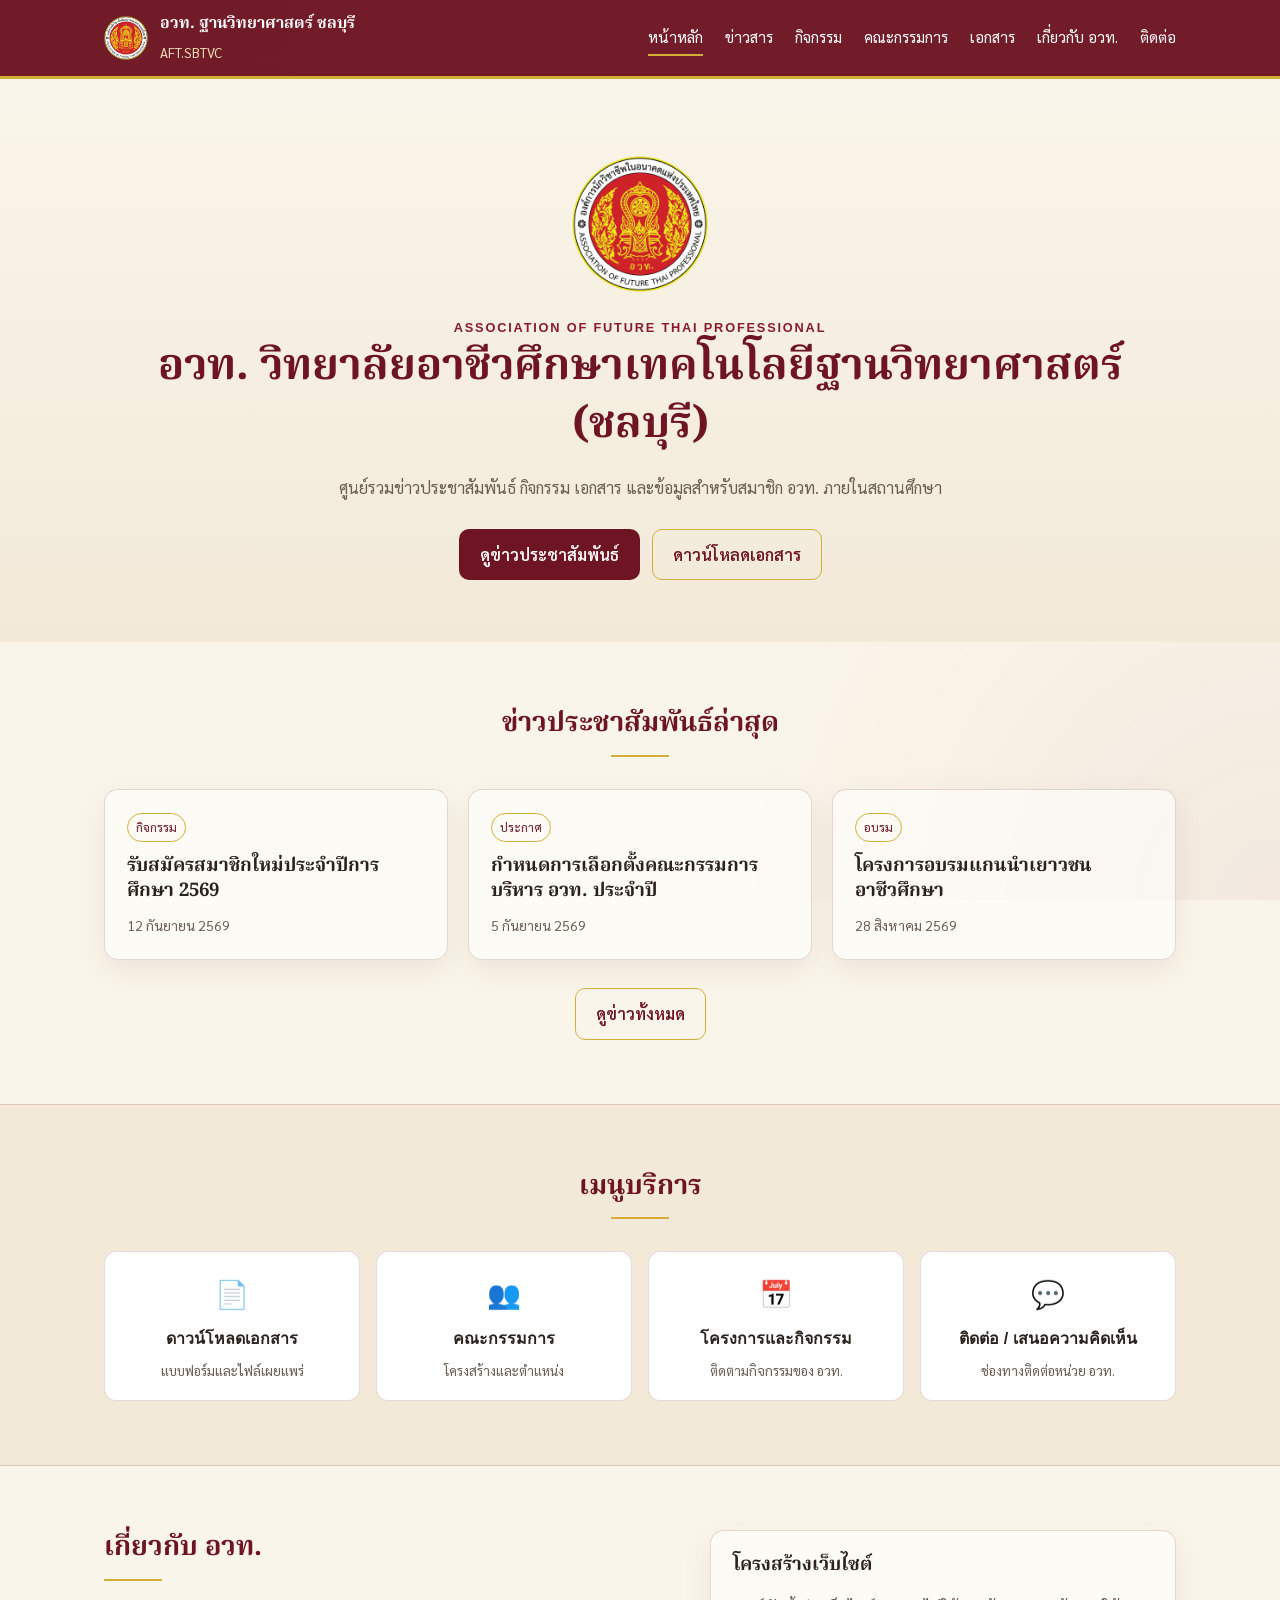
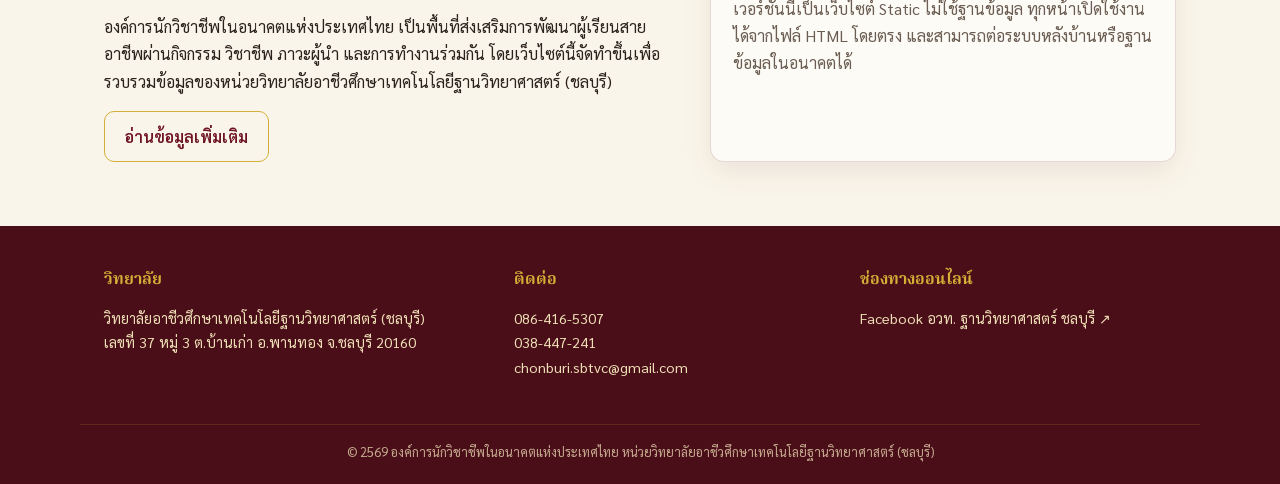
==== commit 21946bc8: "Complete static AFT website" ====
--- a/index.html
+++ b/index.html
@@ -3,400 +3,52 @@
 <head>
 <meta charset="UTF-8">
 <meta name="viewport" content="width=device-width, initial-scale=1.0">
-<title>อวท. วิทยาลัยอาชีวศึกษาเทคโนโลยีฐานวิทยาศาสตร์ (ชลบุรี)</title>
+<title>หน้าหลัก | อวท. ฐานวิทยาศาสตร์ ชลบุรี</title>
+<meta name="description" content="ข่าวสาร กิจกรรม เอกสาร และข้อมูลขององค์การนักวิชาชีพในอนาคตแห่งประเทศไทย หน่วยวิทยาลัยอาชีวศึกษาเทคโนโลยีฐานวิทยาศาสตร์ ชลบุรี">
+<meta name="theme-color" content="#6e1423">
+<meta property="og:title" content="หน้าหลัก | อวท. ฐานวิทยาศาสตร์ ชลบุรี">
+<meta property="og:description" content="ข่าวสาร กิจกรรม เอกสาร และข้อมูลขององค์การนักวิชาชีพในอนาคตแห่งประเทศไทย หน่วยวิทยาลัยอาชีวศึกษาเทคโนโลยีฐานวิทยาศาสตร์ ชลบุรี">
+<meta property="og:type" content="website">
+<link rel="icon" href="assets/aft_seal.png">
 <link rel="preconnect" href="https://fonts.googleapis.com">
 <link rel="preconnect" href="https://fonts.gstatic.com" crossorigin>
 <link href="https://fonts.googleapis.com/css2?family=Noto+Serif+Thai:wght@400;500;600;700&family=Sarabun:wght@300;400;500;600;700&display=swap" rel="stylesheet">
-<style>
-  :root{
-    --maroon-deep:#6E1423;
-    --maroon-light:#8A1B2E;
-    --maroon-ink:#4A0E18;
-    --gold:#C6A15B;
-    --gold-bright:#D4AF37;
-    --gold-pale:#EFDFB6;
-    --ivory:#FAF5EA;
-    --ivory-deep:#F2E9D8;
-    --ink:#2B211D;
-    --ink-soft:#6B5D52;
-    --hairline: rgba(110,20,35,0.18);
-    --radius-doc: 2px;
-  }
-
-  *{box-sizing:border-box;}
-  html{scroll-behavior:smooth;}
-  body{
-    margin:0;
-    background:var(--ivory);
-    color:var(--ink);
-    font-family:'Sarabun', sans-serif;
-    font-weight:400;
-    line-height:1.75;
-  }
-  h1,h2,h3,h4{
-    font-family:'Noto Serif Thai', serif;
-    margin:0;
-    color:var(--maroon-deep);
-  }
-  a{color:inherit; text-decoration:none;}
-  img{max-width:100%; display:block;}
-  .wrap{max-width:1080px; margin:0 auto; padding:0 24px;}
-
-  /* subtle paper texture via layered radial gradients */
-  body::before{
-    content:"";
-    position:fixed; inset:0;
-    background:
-      radial-gradient(ellipse at top left, rgba(198,161,91,0.06), transparent 55%),
-      radial-gradient(ellipse at bottom right, rgba(110,20,35,0.05), transparent 55%);
-    pointer-events:none;
-    z-index:0;
-  }
-
-  /* ---------- Header ---------- */
-  header{
-    position:sticky; top:0; z-index:50;
-    background:var(--maroon-deep);
-    border-bottom:3px solid var(--gold-bright);
-  }
-  .nav-row{
-    display:flex; align-items:center; justify-content:space-between;
-    padding:12px 24px;
-    max-width:1080px; margin:0 auto;
-  }
-  .brand{display:flex; align-items:center; gap:12px;}
-  .brand svg{width:40px; height:40px; flex-shrink:0;}
-  .brand-text{color:var(--ivory);}
-  .brand-text .th{font-family:'Noto Serif Thai', serif; font-size:17px; font-weight:600; line-height:1.3;}
-  .brand-text .en{font-size:11px; letter-spacing:.03em; color:var(--gold-pale); font-weight:300;}
-
-  nav ul{list-style:none; display:flex; gap:28px; margin:0; padding:0;}
-  nav a{
-    color:var(--ivory); font-size:15px; font-weight:400;
-    padding:6px 2px; position:relative;
-  }
-  nav a::after{
-    content:""; position:absolute; left:0; right:0; bottom:-2px; height:2px;
-    background:var(--gold-bright); transform:scaleX(0); transform-origin:left;
-    transition:transform .25s ease;
-  }
-  nav a:hover::after{transform:scaleX(1);}
-  .nav-toggle{display:none;}
-
-  /* ---------- Hero ---------- */
-  .hero{
-    position:relative; z-index:1;
-    text-align:center;
-    padding:72px 24px 56px;
-    background:
-      linear-gradient(180deg, var(--ivory) 0%, var(--ivory-deep) 100%);
-  }
-  .seal{width:150px; height:150px; margin:0 auto 28px;}
-  .hero .eyebrow-rule{
-    display:flex; align-items:center; justify-content:center; gap:14px;
-    margin-bottom:22px; color:var(--gold-bright);
-  }
-  .eyebrow-rule .line{width:64px; height:1px; background:var(--gold-bright);}
-  .eyebrow-rule .diamond{width:7px; height:7px; background:var(--gold-bright); transform:rotate(45deg);}
-
-  .hero h1{font-size:clamp(26px, 4vw, 38px); font-weight:600; line-height:1.4;}
-  .hero .org-en{
-    margin-top:10px; font-size:13px; letter-spacing:.12em; color:var(--maroon-light);
-    font-weight:500;
-  }
-  .hero .college-en{
-    margin-top:2px; font-size:12px; letter-spacing:.08em; color:var(--ink-soft);
-  }
-  .hero .tagline{
-    max-width:520px; margin:26px auto 0; color:var(--ink-soft); font-size:15.5px;
-  }
-  .hero .cta-row{margin-top:30px; display:flex; gap:16px; justify-content:center; flex-wrap:wrap;}
-  .btn{
-    display:inline-block; padding:12px 26px; font-size:15px; font-weight:500;
-    border-radius:var(--radius-doc); transition:all .2s ease;
-  }
-  .btn-primary{background:var(--maroon-deep); color:var(--ivory); border:1px solid var(--maroon-deep);}
-  .btn-primary:hover{background:var(--maroon-light);}
-  .btn-ghost{border:1px solid var(--gold-bright); color:var(--maroon-deep);}
-  .btn-ghost:hover{background:var(--gold-pale);}
-
-  /* ---------- Section shell ---------- */
-  section{position:relative; z-index:1; padding:56px 24px;}
-  .section-head{margin-bottom:34px; text-align:center;}
-  .section-head h2{font-size:24px; font-weight:600;}
-  .section-head .rule{
-    width:56px; height:2px; background:var(--gold-bright); margin:14px auto 0;
-  }
-  .section-alt{background:var(--ivory-deep); border-top:1px solid var(--hairline); border-bottom:1px solid var(--hairline);}
-
-  /* ---------- News carousel (static preview) ---------- */
-  .news-row{
-    display:grid; grid-template-columns:repeat(3, 1fr); gap:22px;
-  }
-  .news-card{
-    background:var(--ivory);
-    border:1px solid var(--hairline);
-    border-top:3px solid var(--maroon-deep);
-    padding:20px;
-  }
-  .news-card .tag{
-    display:inline-block; font-size:11.5px; color:var(--maroon-deep);
-    border:1px solid var(--gold-bright); padding:2px 10px; margin-bottom:14px;
-  }
-  .news-card h4{font-size:16.5px; font-weight:500; line-height:1.5; color:var(--ink);}
-  .news-card .date{margin-top:12px; font-size:13px; color:var(--ink-soft);}
-
-  /* ---------- Service menu ---------- */
-  .menu-grid{
-    display:grid; grid-template-columns:repeat(4, 1fr); gap:1px;
-    background:var(--hairline);
-    border:1px solid var(--hairline);
-  }
-  .menu-item{
-    background:var(--ivory);
-    padding:28px 18px;
-    text-align:center;
-    transition:background .2s ease;
-  }
-  .menu-item:hover{background:var(--ivory-deep);}
-  .menu-item svg{width:34px; height:34px; margin:0 auto 14px; color:var(--maroon-deep);}
-  .menu-item span{font-size:14.5px; color:var(--ink); display:block; line-height:1.5;}
-
-  /* ---------- History ---------- */
-  .history-grid{
-    display:grid; grid-template-columns:1.1fr .9fr; gap:48px; align-items:start;
-  }
-  .history-grid p{max-width:62ch; color:var(--ink); font-size:15.5px;}
-  .clubs{display:flex; flex-wrap:wrap; gap:10px; margin-top:18px;}
-  .clubs span{
-    font-size:13px; padding:6px 12px; border:1px solid var(--gold-bright);
-    color:var(--maroon-deep); background:var(--ivory);
-  }
-  .timeline{border-left:2px solid var(--gold-bright); padding-left:22px;}
-  .timeline .yr{position:relative; padding-bottom:16px;}
-  .timeline .yr::before{
-    content:""; position:absolute; left:-27px; top:5px; width:9px; height:9px;
-    background:var(--maroon-deep); border-radius:50%;
-  }
-  .timeline .yr b{color:var(--maroon-deep); font-weight:600; font-size:14.5px;}
-  .timeline .yr div{font-size:14px; color:var(--ink-soft); margin-top:2px;}
-
-  /* ---------- Footer ---------- */
-  footer{
-    background:var(--maroon-ink); color:var(--gold-pale);
-    padding:48px 24px 26px;
-    position:relative; z-index:1;
-  }
-  .footer-grid{
-    display:grid; grid-template-columns:1fr 1fr 1.2fr; gap:40px;
-    max-width:1080px; margin:0 auto;
-  }
-  footer h4{color:var(--gold-bright); font-size:15px; margin-bottom:14px; font-weight:500;}
-  footer p{font-size:13.5px; color:var(--gold-pale); opacity:.85; margin:0;}
-  .social-icons{display:flex; gap:14px; margin-top:6px;}
-  .social-icons a{
-    width:34px; height:34px; border:1px solid var(--gold-bright); border-radius:50%;
-    display:flex; align-items:center; justify-content:center;
-  }
-  .social-icons svg{width:16px; height:16px;}
-  .club-icons{display:flex; flex-wrap:wrap; gap:10px;}
-  .club-icons a{
-    min-width:38px; height:38px; border:1px solid var(--gold-bright);
-    display:flex; align-items:center; justify-content:center; font-size:10px;
-    padding:0 8px; white-space:nowrap;
-  }
-  .footer-bottom{
-    max-width:1080px; margin:36px auto 0; padding-top:20px;
-    border-top:1px solid rgba(212,175,55,0.25);
-    font-size:12.5px; color:var(--gold-pale); opacity:.65; text-align:center;
-  }
-
-  /* ---------- Responsive ---------- */
-  @media (max-width:860px){
-    nav{display:none;}
-    .news-row{grid-template-columns:1fr;}
-    .menu-grid{grid-template-columns:repeat(2, 1fr);}
-    .history-grid{grid-template-columns:1fr; gap:32px;}
-    .footer-grid{grid-template-columns:1fr; gap:28px;}
-  }
-
-  :focus-visible{outline:2px solid var(--gold-bright); outline-offset:2px;}
-</style>
+<link rel="stylesheet" href="css/style.css">
+<script src="js/main.js" defer></script>
 </head>
 <body>
-
-<header>
+<a class="skip-link" href="#main">ข้ามไปยังเนื้อหา</a>
+<header class="site-header">
   <div class="nav-row">
-    <div class="brand">
-      <img src="assets/aft_seal.png" alt="ตราสัญลักษณ์ อวท." style="width:40px;height:40px;border-radius:50%;flex-shrink:0;">
-      <div class="brand-text">
-        <div class="th">อวท. ฐานวิทยาศาสตร์ ชลบุรี</div>
-        <div class="en">AFT.SBTVC</div>
-      </div>
-    </div>
-    <nav>
-      <ul>
-        <li><a href="#news">ข่าวประชาสัมพันธ์</a></li>
-        <li><a href="#services">บริการ</a></li>
-        <li><a href="#history">ประวัติ</a></li>
-        <li><a href="#footer">ติดต่อ</a></li>
-      </ul>
-    </nav>
+    <a class="brand" href="index.html" aria-label="กลับหน้าหลัก">
+      <img src="assets/aft_seal.png" alt="ตราสัญลักษณ์ อวท.">
+      <span><strong>อวท. ฐานวิทยาศาสตร์ ชลบุรี</strong><small>AFT.SBTVC</small></span>
+    </a>
+    <button class="nav-toggle" type="button" aria-label="เปิดเมนู" aria-expanded="false">☰</button>
+    <nav class="nav" aria-label="เมนูหลัก"><a href="index.html" class="active">หน้าหลัก</a><a href="news.html" class="">ข่าวสาร</a><a href="activities.html" class="">กิจกรรม</a><a href="committee.html" class="">คณะกรรมการ</a><a href="documents.html" class="">เอกสาร</a><a href="about.html" class="">เกี่ยวกับ อวท.</a><a href="contact.html" class="">ติดต่อ</a></nav>
   </div>
 </header>
-
-<section class="hero">
-  <div class="wrap">
-    <img class="seal" src="assets/aft_seal.png" alt="ตราสัญลักษณ์องค์การนักวิชาชีพในอนาคตแห่งประเทศไทย">
-
-    <div class="eyebrow-rule"><span class="line"></span><span class="diamond"></span><span class="line"></span></div>
-
-    <h1>อวท. วิทยาลัยอาชีวศึกษาเทคโนโลยีฐานวิทยาศาสตร์ (ชลบุรี)</h1>
-    <div class="org-en">ASSOCIATION OF FUTURE THAI PROFESSIONAL</div>
-    <div class="college-en">SCIENCE-BASED TECHNOLOGY VOCATIONAL COLLEGE, CHONBURI</div>
-
-    <p class="tagline">พื้นที่รวมข่าวสาร กิจกรรม และบริการของสมาชิกองค์การนักวิชาชีพในอนาคตแห่งประเทศไทย หน่วยวิทยาลัยอาชีวศึกษาเทคโนโลยีฐานวิทยาศาสตร์ (ชลบุรี)</p>
-
-    <div class="cta-row">
-      <a href="#" class="btn btn-primary">กรอกใบสมัครสมาชิก</a>
-      <a href="#" class="btn btn-ghost">ดาวน์โหลดเอกสาร</a>
-    </div>
+<main id="main">
+<section class="hero"><div class="wrap"><img class="hero-logo" src="assets/aft_seal.png" alt="ตราสัญลักษณ์องค์การนักวิชาชีพในอนาคตแห่งประเทศไทย"><div class="kicker">ASSOCIATION OF FUTURE THAI PROFESSIONAL</div><h1>อวท. วิทยาลัยอาชีวศึกษาเทคโนโลยีฐานวิทยาศาสตร์ (ชลบุรี)</h1><p>ศูนย์รวมข่าวประชาสัมพันธ์ กิจกรรม เอกสาร และข้อมูลสำหรับสมาชิก อวท. ภายในสถานศึกษา</p><div class="cta"><a class="btn btn-primary" href="news.html">ดูข่าวประชาสัมพันธ์</a><a class="btn btn-outline" href="documents.html">ดาวน์โหลดเอกสาร</a></div></div></section>
+<section class="section"><div class="wrap"><div class="section-head"><h2>ข่าวประชาสัมพันธ์ล่าสุด</h2><div class="rule"></div></div><div class="grid-3">
+<article class="card"><span class="tag">กิจกรรม</span><h3>รับสมัครสมาชิกใหม่ประจำปีการศึกษา 2569</h3><div class="meta">12 กันยายน 2569</div></article>
+<article class="card"><span class="tag">ประกาศ</span><h3>กำหนดการเลือกตั้งคณะกรรมการบริหาร อวท. ประจำปี</h3><div class="meta">5 กันยายน 2569</div></article>
+<article class="card"><span class="tag">อบรม</span><h3>โครงการอบรมแกนนำเยาวชนอาชีวศึกษา</h3><div class="meta">28 สิงหาคม 2569</div></article>
+</div><div class="cta"><a class="btn btn-outline" href="news.html">ดูข่าวทั้งหมด</a></div></div></section>
+<section class="section alt"><div class="wrap"><div class="section-head"><h2>เมนูบริการ</h2><div class="rule"></div></div><div class="grid-4">
+<a class="service" href="documents.html"><span class="icon">📄</span><strong>ดาวน์โหลดเอกสาร</strong><small>แบบฟอร์มและไฟล์เผยแพร่</small></a>
+<a class="service" href="committee.html"><span class="icon">👥</span><strong>คณะกรรมการ</strong><small>โครงสร้างและตำแหน่ง</small></a>
+<a class="service" href="activities.html"><span class="icon">📅</span><strong>โครงการและกิจกรรม</strong><small>ติดตามกิจกรรมของ อวท.</small></a>
+<a class="service" href="contact.html"><span class="icon">💬</span><strong>ติดต่อ / เสนอความคิดเห็น</strong><small>ช่องทางติดต่อหน่วย อวท.</small></a>
+</div></div></section>
+<section class="section"><div class="wrap split"><div><div class="section-head" style="text-align:left"><h2>เกี่ยวกับ อวท.</h2><div class="rule" style="margin-left:0"></div></div><p>องค์การนักวิชาชีพในอนาคตแห่งประเทศไทย เป็นพื้นที่ส่งเสริมการพัฒนาผู้เรียนสายอาชีพผ่านกิจกรรม วิชาชีพ ภาวะผู้นำ และการทำงานร่วมกัน โดยเว็บไซต์นี้จัดทำขึ้นเพื่อรวบรวมข้อมูลของหน่วยวิทยาลัยอาชีวศึกษาเทคโนโลยีฐานวิทยาศาสตร์ (ชลบุรี)</p><a class="btn btn-outline" href="about.html">อ่านข้อมูลเพิ่มเติม</a></div><div class="card"><h3>โครงสร้างเว็บไซต์</h3><p class="muted">เวอร์ชันนี้เป็นเว็บไซต์ Static ไม่ใช้ฐานข้อมูล ทุกหน้าเปิดใช้งานได้จากไฟล์ HTML โดยตรง และสามารถต่อระบบหลังบ้านหรือฐานข้อมูลในอนาคตได้</p></div></div></section>
+</main>
+<footer class="site-footer">
+  <div class="wrap footer-grid">
+    <section><h4>วิทยาลัย</h4><p>วิทยาลัยอาชีวศึกษาเทคโนโลยีฐานวิทยาศาสตร์ (ชลบุรี)<br>เลขที่ 37 หมู่ 3 ต.บ้านเก่า อ.พานทอง จ.ชลบุรี 20160</p></section>
+    <section><h4>ติดต่อ</h4><p><a href="tel:0864165307">086-416-5307</a><br><a href="tel:038447241">038-447-241</a><br><a href="mailto:chonburi.sbtvc@gmail.com">chonburi.sbtvc@gmail.com</a></p></section>
+    <section><h4>ช่องทางออนไลน์</h4><p><a href="https://www.facebook.com/AFTP.SCI.BASED?locale=th_TH" target="_blank" rel="noopener">Facebook อวท. ฐานวิทยาศาสตร์ ชลบุรี ↗</a></p></section>
   </div>
-</section>
-
-<section id="news">
-  <div class="wrap">
-    <div class="section-head">
-      <h2>ข่าวประชาสัมพันธ์</h2>
-      <div class="rule"></div>
-    </div>
-    <div class="news-row">
-      <div class="news-card">
-        <span class="tag">กิจกรรม</span>
-        <h4>รับสมัครสมาชิกใหม่ประจำปีการศึกษา 2569</h4>
-        <div class="date">12 กันยายน 2569</div>
-      </div>
-      <div class="news-card">
-        <span class="tag">ประกาศ</span>
-        <h4>กำหนดการเลือกตั้งคณะกรรมการบริหาร อวท. ประจำปี</h4>
-        <div class="date">5 กันยายน 2569</div>
-      </div>
-      <div class="news-card">
-        <span class="tag">อบรม</span>
-        <h4>โครงการอบรมแกนนำเยาวชนอาชีวศึกษา</h4>
-        <div class="date">28 สิงหาคม 2569</div>
-      </div>
-    </div>
-  </div>
-</section>
-
-<section id="services" class="section-alt">
-  <div class="wrap">
-    <div class="section-head">
-      <h2>เมนูบริการสมาชิก</h2>
-      <div class="rule"></div>
-    </div>
-    <div class="menu-grid">
-      <a class="menu-item" href="#">
-        <svg viewBox="0 0 24 24" fill="none" stroke="currentColor" stroke-width="1.6"><path d="M12 12a4 4 0 1 0 0-8 4 4 0 0 0 0 8Z"/><path d="M4 21c1.5-4 4.5-6 8-6s6.5 2 8 6"/></svg>
-        <span>กรอกใบสมัครสมาชิก</span>
-      </a>
-      <a class="menu-item" href="#">
-        <svg viewBox="0 0 24 24" fill="none" stroke="currentColor" stroke-width="1.6"><path d="M4 4h16v16H4z"/><path d="M8 9h8M8 13h8M8 17h4"/></svg>
-        <span>ดาวน์โหลดเอกสาร</span>
-      </a>
-      <a class="menu-item" href="#">
-        <svg viewBox="0 0 24 24" fill="none" stroke="currentColor" stroke-width="1.6"><path d="M9 12l2 2 4-4"/><circle cx="12" cy="12" r="9"/></svg>
-        <span>ตรวจสอบสถานะเอกสาร</span>
-      </a>
-      <a class="menu-item" href="#">
-        <svg viewBox="0 0 24 24" fill="none" stroke="currentColor" stroke-width="1.6"><path d="M21 15a2 2 0 0 1-2 2H7l-4 4V5a2 2 0 0 1 2-2h14a2 2 0 0 1 2 2Z"/></svg>
-        <span>กล่องรับความคิดเห็น</span>
-      </a>
-      <a class="menu-item" href="#">
-        <svg viewBox="0 0 24 24" fill="none" stroke="currentColor" stroke-width="1.6"><path d="M12 2 2 7l10 5 10-5-10-5Z"/><path d="M2 17l10 5 10-5M2 12l10 5 10-5"/></svg>
-        <span>คณะกรรมการดำเนินงาน</span>
-      </a>
-      <a class="menu-item" href="#">
-        <svg viewBox="0 0 24 24" fill="none" stroke="currentColor" stroke-width="1.6"><path d="M4 19h16"/><path d="M6 19V9l6-5 6 5v10"/></svg>
-        <span>ครูที่ปรึกษาชมรม</span>
-      </a>
-      <a class="menu-item" href="#">
-        <svg viewBox="0 0 24 24" fill="none" stroke="currentColor" stroke-width="1.6"><rect x="3" y="4" width="18" height="16" rx="1"/><path d="M8 2v4M16 2v4M3 10h18"/></svg>
-        <span>เล่มโครงการกิจกรรม</span>
-      </a>
-      <a class="menu-item" href="#">
-        <svg viewBox="0 0 24 24" fill="none" stroke="currentColor" stroke-width="1.6"><path d="M3 3v18h18"/><path d="M7 15l4-6 4 3 5-8"/></svg>
-        <span>ระบบเลือกตั้งออนไลน์</span>
-      </a>
-    </div>
-  </div>
-</section>
-
-<section id="history">
-  <div class="wrap history-grid">
-    <div>
-      <div class="section-head" style="text-align:left; margin-bottom:22px;">
-        <h2>ประวัติโดยย่อ</h2>
-        <div class="rule" style="margin-left:0;"></div>
-      </div>
-      <p>องค์การนักวิชาชีพในอนาคตแห่งประเทศไทย หน่วยวิทยาลัยอาชีวศึกษาเทคโนโลยีฐานวิทยาศาสตร์ (ชลบุรี) จัดตั้งขึ้นเพื่อพัฒนาสมาชิกให้เป็นคนดี คนเก่ง และมีความสุข ควบคู่กับการเรียนสายอาชีพด้านวิทยาศาสตร์และเทคโนโลยี &mdash; <em>(ส่วนนี้เป็นข้อความตัวอย่าง แทนที่ด้วยประวัติจริงของวิทยาลัยคุณ)</em></p>
-      <p style="margin-top:16px;">ปัจจุบันประกอบด้วยชมรมวิชาชีพหลายสาขา ดังนี้:</p>
-      <div class="clubs">
-        <span>ชมรมวิชาชีพช่างยนต์</span>
-        <span>ชมรมวิชาชีพช่างไฟฟ้ากำลัง</span>
-        <span>ชมรมวิชาชีพช่างอิเล็กทรอนิกส์</span>
-        <span>ชมรมวิชาชีพเมคคาทรอนิกส์</span>
-        <span>ชมรมวิชาชีพเทคโนโลยีสารสนเทศ</span>
-        <span>ชมรมวิชาชีพช่างอุตสาหกรรมฐานวิทยาศาสตร์</span>
-      </div>
-    </div>
-    <div>
-      <div class="section-head" style="text-align:left; margin-bottom:22px;">
-        <h2 style="font-size:20px;">นายกองค์การฯ ปีการศึกษาล่าสุด</h2>
-        <div class="rule" style="margin-left:0;"></div>
-      </div>
-      <div class="timeline">
-        <div class="yr"><b>ปีการศึกษา 2569</b><div>นาย/นางสาว ชื่อ-สกุล (ตัวอย่าง)</div></div>
-        <div class="yr"><b>ปีการศึกษา 2568</b><div>นาย/นางสาว ชื่อ-สกุล (ตัวอย่าง)</div></div>
-        <div class="yr"><b>ปีการศึกษา 2567</b><div>นาย/นางสาว ชื่อ-สกุล (ตัวอย่าง)</div></div>
-      </div>
-    </div>
-  </div>
-</section>
-
-<footer id="footer">
-  <div class="footer-grid">
-    <div>
-      <h4>ที่ตั้งวิทยาลัย</h4>
-      <p>เลขที่ 37 หมู่ 3 ต.บ้านเก่า อ.พานทอง จ.ชลบุรี 20160<br>
-      โทรศัพท์ 086-416-5307, 038-447-241<br>
-      โทรสาร 038-447-243<br>
-      อีเมล chonburi.sbtvc@gmail.com</p>
-    </div>
-    <div>
-      <h4>ช่องทางออนไลน์</h4>
-      <div class="social-icons">
-        <a href="https://www.facebook.com/AFTP.SCI.BASED?locale=th_TH" aria-label="Facebook" target="_blank" rel="noopener"><svg viewBox="0 0 24 24" fill="none" stroke="#D4AF37" stroke-width="1.6"><path d="M15 8h-2a2 2 0 0 0-2 2v2H9v3h2v7h3v-7h2l1-3h-3v-1.5a.5.5 0 0 1 .5-.5H16V8Z"/></svg></a>
-      </div>
-      <p style="margin-top:10px; font-size:12.5px;">facebook.com/AFTP.SCI.BASED</p>
-    </div>
-    <div>
-      <h4>ชมรมวิชาชีพที่สังกัด</h4>
-      <div class="club-icons">
-        <a href="#" title="ชมรมวิชาชีพช่างยนต์">ยนต์</a>
-        <a href="#" title="ชมรมวิชาชีพช่างไฟฟ้ากำลัง">ไฟฟ้า</a>
-        <a href="#" title="ชมรมวิชาชีพช่างอิเล็กทรอนิกส์">อิเล็กฯ</a>
-        <a href="#" title="ชมรมวิชาชีพเมคคาทรอนิกส์">เมคคา</a>
-        <a href="#" title="ชมรมวิชาชีพเทคโนโลยีสารสนเทศ">IT</a>
-        <a href="#" title="ชมรมวิชาชีพช่างอุตสาหกรรมฐานวิทยาศาสตร์">อุตฯวิทย์</a>
-      </div>
-    </div>
-  </div>
-  <div class="footer-bottom">
-    ตัวอย่างการออกแบบเว็บไซต์ &nbsp;|&nbsp; แทนที่เนื้อหาทั้งหมดด้วยข้อมูลจริงของวิทยาลัยก่อนเผยแพร่
-  </div>
+  <div class="wrap footer-bottom">© <span data-year></span> องค์การนักวิชาชีพในอนาคตแห่งประเทศไทย หน่วยวิทยาลัยอาชีวศึกษาเทคโนโลยีฐานวิทยาศาสตร์ (ชลบุรี)</div>
 </footer>
-
-</body>
-</html>
+</body></html>
--- a/css/style.css
+++ b/css/style.css
@@ -0,0 +1,34 @@
+
+:root{
+  --maroon:#6e1423;--maroon-2:#8a1b2e;--maroon-dark:#4a0e18;--gold:#d4af37;--gold-soft:#efdfb6;
+  --ivory:#faf5ea;--ivory-2:#f2e9d8;--ink:#2b211d;--muted:#6b5d52;--line:rgba(110,20,35,.16);
+  --shadow:0 10px 30px rgba(74,14,24,.08);--radius:14px;--max:1120px;
+}
+*{box-sizing:border-box}
+html{scroll-behavior:smooth}
+body{margin:0;background:var(--ivory);color:var(--ink);font-family:"Sarabun",sans-serif;line-height:1.7}
+body::before{content:"";position:fixed;inset:0;pointer-events:none;z-index:-1;background:radial-gradient(circle at top left,rgba(212,175,55,.07),transparent 35%),radial-gradient(circle at bottom right,rgba(110,20,35,.05),transparent 35%)}
+h1,h2,h3,h4{font-family:"Noto Serif Thai",serif;color:var(--maroon);line-height:1.35;margin:0}
+a{color:inherit;text-decoration:none}img{max-width:100%;display:block}.wrap{max-width:var(--max);margin:auto;padding:0 24px}.muted{color:var(--muted)}
+.kicker{font-size:.8rem;letter-spacing:.14em;color:var(--maroon-2);font-weight:700;text-transform:uppercase}
+.site-header{position:sticky;top:0;z-index:100;background:rgba(110,20,35,.97);border-bottom:3px solid var(--gold);backdrop-filter:blur(12px)}
+.nav-row{max-width:var(--max);margin:auto;padding:11px 24px;display:flex;align-items:center;justify-content:space-between;gap:24px}.brand{display:flex;align-items:center;gap:12px;color:#fff}.brand img{width:44px;height:44px;object-fit:contain}.brand strong{display:block;font-family:"Noto Serif Thai",serif}.brand small{color:var(--gold-soft)}
+.nav{display:flex;align-items:center;gap:22px}.nav a{color:#fff;font-size:.95rem;position:relative}.nav a::after{content:"";position:absolute;left:0;right:0;bottom:-5px;height:2px;background:var(--gold);transform:scaleX(0);transition:.2s}.nav a:hover::after,.nav a.active::after{transform:scaleX(1)}
+.nav-toggle{display:none;border:1px solid rgba(255,255,255,.35);background:transparent;color:#fff;border-radius:8px;padding:8px 10px;font-size:1.2rem;cursor:pointer}
+.hero{padding:76px 0 62px;background:linear-gradient(180deg,var(--ivory),var(--ivory-2));text-align:center}.hero-logo{width:138px;margin:0 auto 24px}.hero h1{font-size:clamp(1.8rem,4vw,2.7rem)}.hero p{max-width:760px;margin:18px auto 0;color:var(--muted)}
+.cta{margin-top:28px;display:flex;justify-content:center;gap:12px;flex-wrap:wrap}.btn{display:inline-flex;align-items:center;justify-content:center;gap:8px;padding:11px 20px;border-radius:10px;font-weight:600;border:1px solid transparent;transition:.2s}.btn-primary{background:var(--maroon);color:#fff}.btn-primary:hover{background:var(--maroon-2);transform:translateY(-1px)}.btn-outline{border-color:var(--gold);color:var(--maroon);background:transparent}.btn-outline:hover{background:var(--gold-soft)}.btn-disabled{opacity:.55;cursor:not-allowed}
+.section{padding:64px 0}.section.alt{background:var(--ivory-2);border-block:1px solid var(--line)}.section-head{text-align:center;margin-bottom:32px}.section-head h2{font-size:1.7rem}.rule{width:58px;height:2px;background:var(--gold);margin:12px auto 0}
+.grid-3{display:grid;grid-template-columns:repeat(3,1fr);gap:20px}.grid-4{display:grid;grid-template-columns:repeat(4,1fr);gap:16px}.card{background:rgba(255,255,255,.58);border:1px solid var(--line);border-radius:var(--radius);padding:22px;box-shadow:var(--shadow)}.card h3,.card h4{color:var(--ink)}.card .meta{font-size:.86rem;color:var(--muted);margin-top:10px}.tag{display:inline-block;border:1px solid var(--gold);color:var(--maroon);font-size:.76rem;padding:3px 8px;border-radius:999px;margin-bottom:12px}
+.service{display:flex;flex-direction:column;gap:8px;min-height:145px;justify-content:center;text-align:center;background:#fff;border:1px solid var(--line);border-radius:12px;padding:18px;transition:.2s}.service:hover{transform:translateY(-3px);box-shadow:var(--shadow);border-color:rgba(212,175,55,.6)}.service .icon{font-size:1.7rem}.service small{color:var(--muted)}
+.split{display:grid;grid-template-columns:1.1fr .9fr;gap:36px}.timeline{border-left:2px solid var(--gold);padding-left:22px}.timeline-item{position:relative;margin-bottom:20px}.timeline-item::before{content:"";position:absolute;left:-28px;top:8px;width:10px;height:10px;border-radius:50%;background:var(--maroon)}
+.page-hero{padding:56px 0 40px;background:linear-gradient(180deg,var(--ivory-2),var(--ivory));text-align:center;border-bottom:1px solid var(--line)}.page-hero h1{font-size:clamp(1.7rem,4vw,2.3rem)}.page-hero p{max-width:720px;margin:12px auto 0;color:var(--muted)}
+.breadcrumbs{font-size:.86rem;color:var(--muted);margin-bottom:14px}.list{display:grid;gap:14px}.list-item{display:flex;justify-content:space-between;gap:18px;padding:18px 0;border-bottom:1px solid var(--line)}.list-item:last-child{border-bottom:0}
+.profile-grid{display:grid;grid-template-columns:repeat(3,1fr);gap:18px}.profile{background:#fff;border:1px solid var(--line);border-radius:14px;padding:22px;text-align:center}.avatar{width:92px;height:92px;border-radius:50%;display:grid;place-items:center;margin:0 auto 14px;background:var(--ivory-2);color:var(--maroon);font-size:2rem;border:1px solid var(--line)}
+.doc-table{width:100%;border-collapse:collapse;background:#fff;border:1px solid var(--line);border-radius:12px;overflow:hidden}.doc-table th,.doc-table td{padding:14px 16px;text-align:left;border-bottom:1px solid var(--line)}.doc-table th{background:var(--ivory-2);color:var(--maroon)}.notice{padding:15px 18px;border-left:4px solid var(--gold);background:#fff;border-radius:8px;color:var(--muted)}
+.contact-grid{display:grid;grid-template-columns:1fr 1fr;gap:24px}.contact-box{background:#fff;border:1px solid var(--line);border-radius:14px;padding:24px}.action-list{display:grid;gap:10px;margin-top:16px}.action-list a{padding:11px 13px;border:1px solid var(--line);border-radius:9px;background:var(--ivory)}
+.gallery{display:grid;grid-template-columns:repeat(3,1fr);gap:18px}.gallery-card{background:#fff;border:1px solid var(--line);border-radius:14px;overflow:hidden}.gallery-cover{aspect-ratio:16/9;background:linear-gradient(135deg,var(--maroon),var(--gold));display:grid;place-items:center;color:#fff;font-size:2rem}.gallery-card .body{padding:18px}
+.site-footer{background:var(--maroon-dark);color:var(--gold-soft);padding:44px 0 22px}.footer-grid{display:grid;grid-template-columns:1.2fr 1fr 1fr;gap:30px}.site-footer h4{color:var(--gold);margin-bottom:10px}.site-footer p,.site-footer a{font-size:.9rem;color:var(--gold-soft)}.footer-bottom{border-top:1px solid rgba(212,175,55,.2);margin-top:30px;padding-top:16px;text-align:center;font-size:.8rem;opacity:.75}
+.skip-link{position:absolute;left:-999px;top:auto}.skip-link:focus{left:12px;top:12px;background:#fff;color:#000;padding:8px 12px;z-index:999}
+:focus-visible{outline:3px solid var(--gold);outline-offset:3px}
+@media(max-width:900px){.nav-toggle{display:block}.nav{display:none;position:absolute;left:16px;right:16px;top:72px;background:var(--maroon-dark);padding:14px;border-radius:12px;flex-direction:column;align-items:stretch;box-shadow:var(--shadow)}.nav.open{display:flex}.grid-4{grid-template-columns:repeat(2,1fr)}.grid-3,.profile-grid,.gallery{grid-template-columns:1fr 1fr}.split,.contact-grid,.footer-grid{grid-template-columns:1fr}}
+@media(max-width:620px){.wrap{padding:0 18px}.hero{padding:58px 0 46px}.grid-3,.grid-4,.profile-grid,.gallery{grid-template-columns:1fr}.list-item{flex-direction:column}.doc-table{display:block;overflow-x:auto}.brand strong{font-size:.92rem}.brand small{font-size:.7rem}.section{padding:48px 0}}
